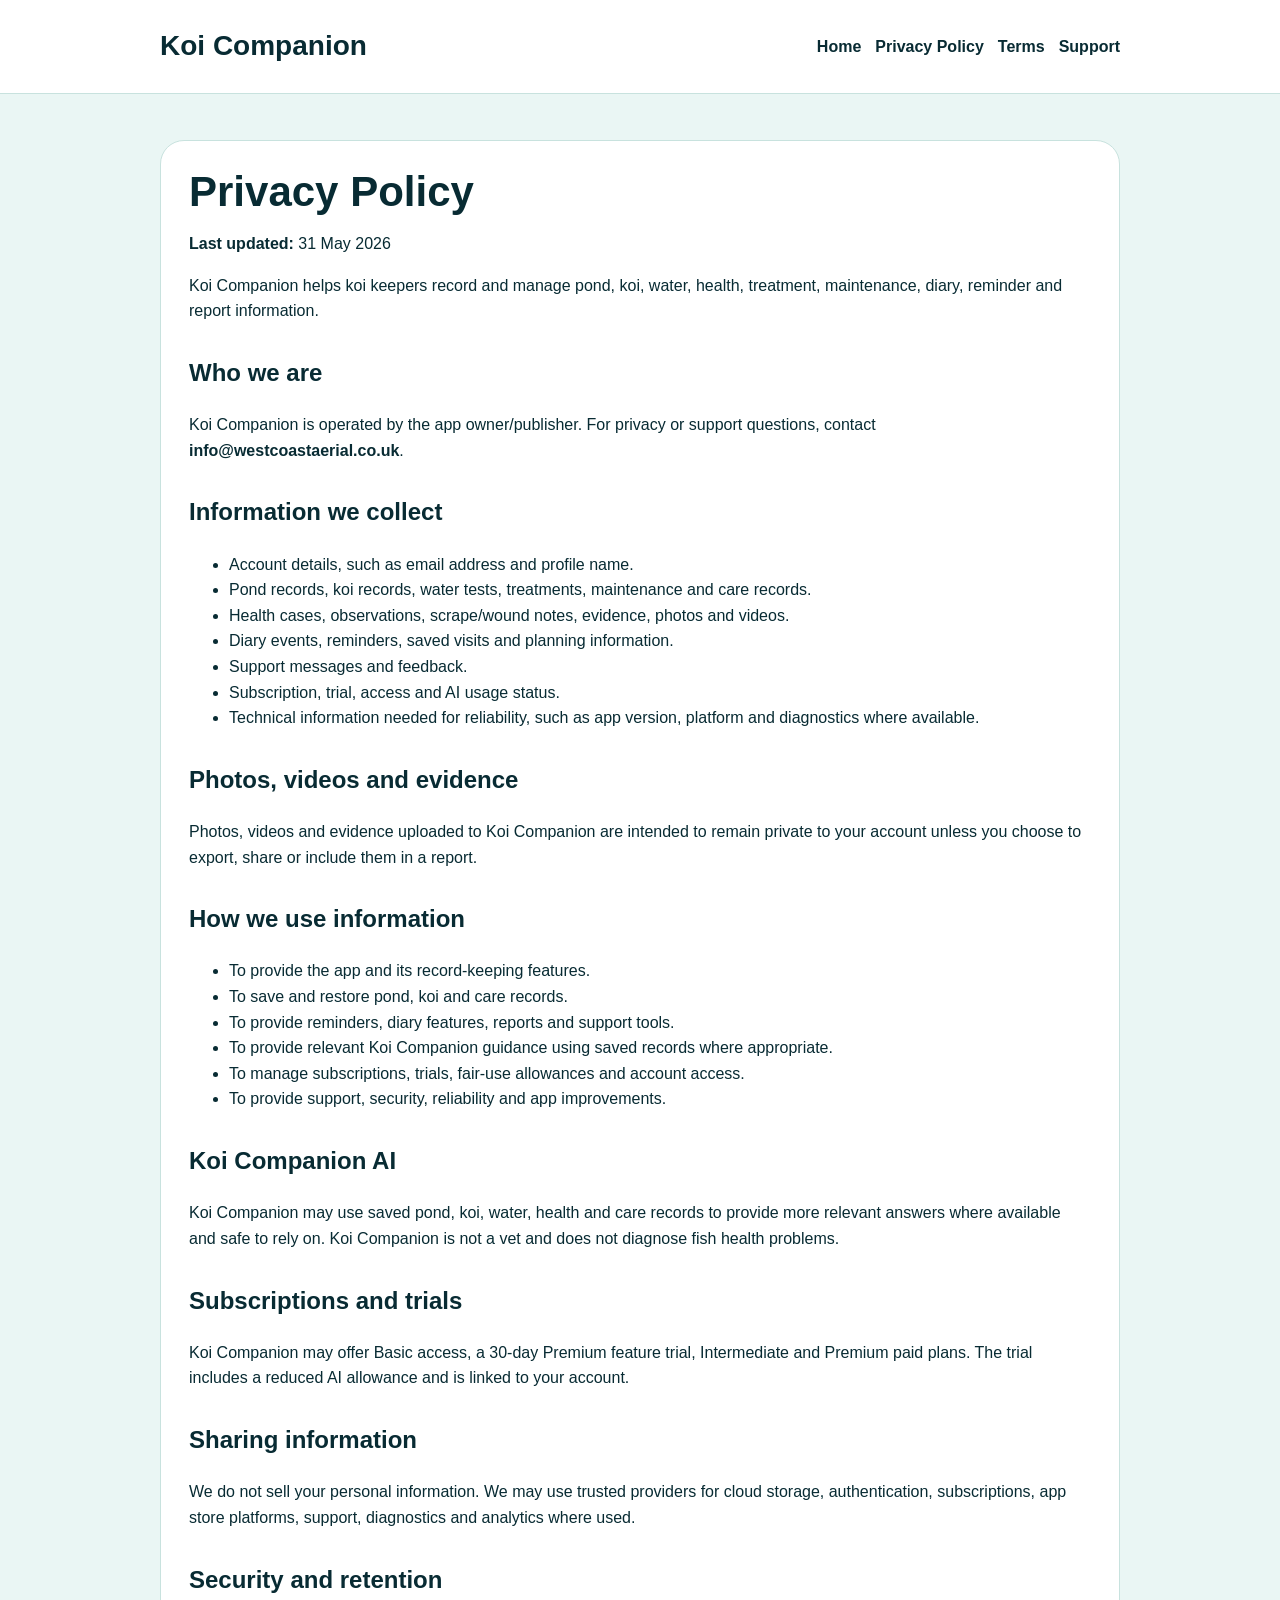
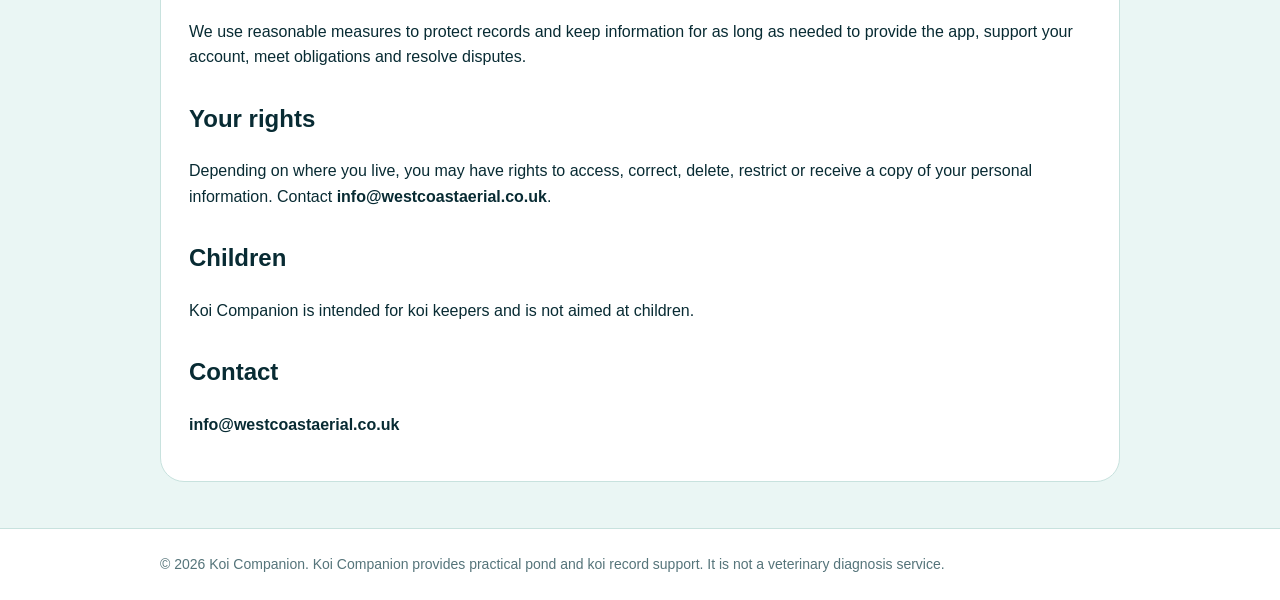
==== privacy-policy/index.html @ a5ff9ffb "Update index.html" ====
<!doctype html><html lang="en-GB"><head><meta charset="utf-8"><meta name="viewport" content="width=device-width,initial-scale=1"><title>Privacy Policy | Koi Companion</title><meta name="description" content="Koi Companion legal, privacy and support information."><link rel="stylesheet" href="/assets/styles.css"></head><body><header><div class="wrap nav"><div class="brand">Koi Companion</div><nav><a href="/">Home</a><a href="/privacy-policy/">Privacy Policy</a><a href="/terms/">Terms</a><a href="/support/">Support</a></nav></div></header><main><div class="wrap"><section class="card"><h1>Privacy Policy</h1><p><strong>Last updated:</strong> 31 May 2026</p><p>Koi Companion helps koi keepers record and manage pond, koi, water, health, treatment, maintenance, diary, reminder and report information.</p><h2>Who we are</h2><p>Koi Companion is operated by the app owner/publisher. For privacy or support questions, contact <strong>info@westcoastaerial.co.uk</strong>.</p><h2>Information we collect</h2><ul><li>Account details, such as email address and profile name.</li><li>Pond records, koi records, water tests, treatments, maintenance and care records.</li><li>Health cases, observations, scrape/wound notes, evidence, photos and videos.</li><li>Diary events, reminders, saved visits and planning information.</li><li>Support messages and feedback.</li><li>Subscription, trial, access and AI usage status.</li><li>Technical information needed for reliability, such as app version, platform and diagnostics where available.</li></ul><h2>Photos, videos and evidence</h2><p>Photos, videos and evidence uploaded to Koi Companion are intended to remain private to your account unless you choose to export, share or include them in a report.</p><h2>How we use information</h2><ul><li>To provide the app and its record-keeping features.</li><li>To save and restore pond, koi and care records.</li><li>To provide reminders, diary features, reports and support tools.</li><li>To provide relevant Koi Companion guidance using saved records where appropriate.</li><li>To manage subscriptions, trials, fair-use allowances and account access.</li><li>To provide support, security, reliability and app improvements.</li></ul><h2>Koi Companion AI</h2><p>Koi Companion may use saved pond, koi, water, health and care records to provide more relevant answers where available and safe to rely on. Koi Companion is not a vet and does not diagnose fish health problems.</p><h2>Subscriptions and trials</h2><p>Koi Companion may offer Basic access, a 30-day Premium feature trial, Intermediate and Premium paid plans. The trial includes a reduced AI allowance and is linked to your account.</p><h2>Sharing information</h2><p>We do not sell your personal information. We may use trusted providers for cloud storage, authentication, subscriptions, app store platforms, support, diagnostics and analytics where used.</p><h2>Security and retention</h2><p>We use reasonable measures to protect records and keep information for as long as needed to provide the app, support your account, meet obligations and resolve disputes.</p><h2>Your rights</h2><p>Depending on where you live, you may have rights to access, correct, delete, restrict or receive a copy of your personal information. Contact <strong>info@westcoastaerial.co.uk</strong>.</p><h2>Children</h2><p>Koi Companion is intended for koi keepers and is not aimed at children.</p><h2>Contact</h2><p><strong>info@westcoastaerial.co.uk</strong></p></section></div></main><footer><div class="wrap">© 2026 Koi Companion. Koi Companion provides practical pond and koi record support. It is not a veterinary diagnosis service.</div></footer></body></html>
---- assets/styles.css ----
body{margin:0;font-family:-apple-system,BlinkMacSystemFont,'Segoe UI',Arial,sans-serif;background:#eaf6f4;color:#082b33;line-height:1.6}header,footer{background:#fff;border-bottom:1px solid #c8e2de}.wrap{max-width:960px;margin:auto;padding:24px 18px}.brand{font-size:28px;font-weight:900}.nav{display:flex;justify-content:space-between;gap:16px;align-items:center}.nav a{margin-left:14px;color:#082b33;text-decoration:none;font-weight:700}.card{background:#fff;border:1px solid #c8e2de;border-radius:24px;padding:28px;margin:22px 0}h1{font-size:42px;line-height:1.1;margin:0 0 16px}h2{margin-top:30px}.muted{color:#55747a}.button{display:inline-block;margin:8px 8px 0 0;padding:12px 16px;border-radius:999px;background:#0e8f87;color:#fff;text-decoration:none;font-weight:800}.button.secondary{background:#fff;color:#082b33;border:1px solid #c8e2de}footer{border-top:1px solid #c8e2de;border-bottom:0;color:#55747a;font-size:14px}@media(max-width:700px){.nav{display:block}.nav a{display:inline-block;margin:8px 10px 0 0}h1{font-size:34px}}
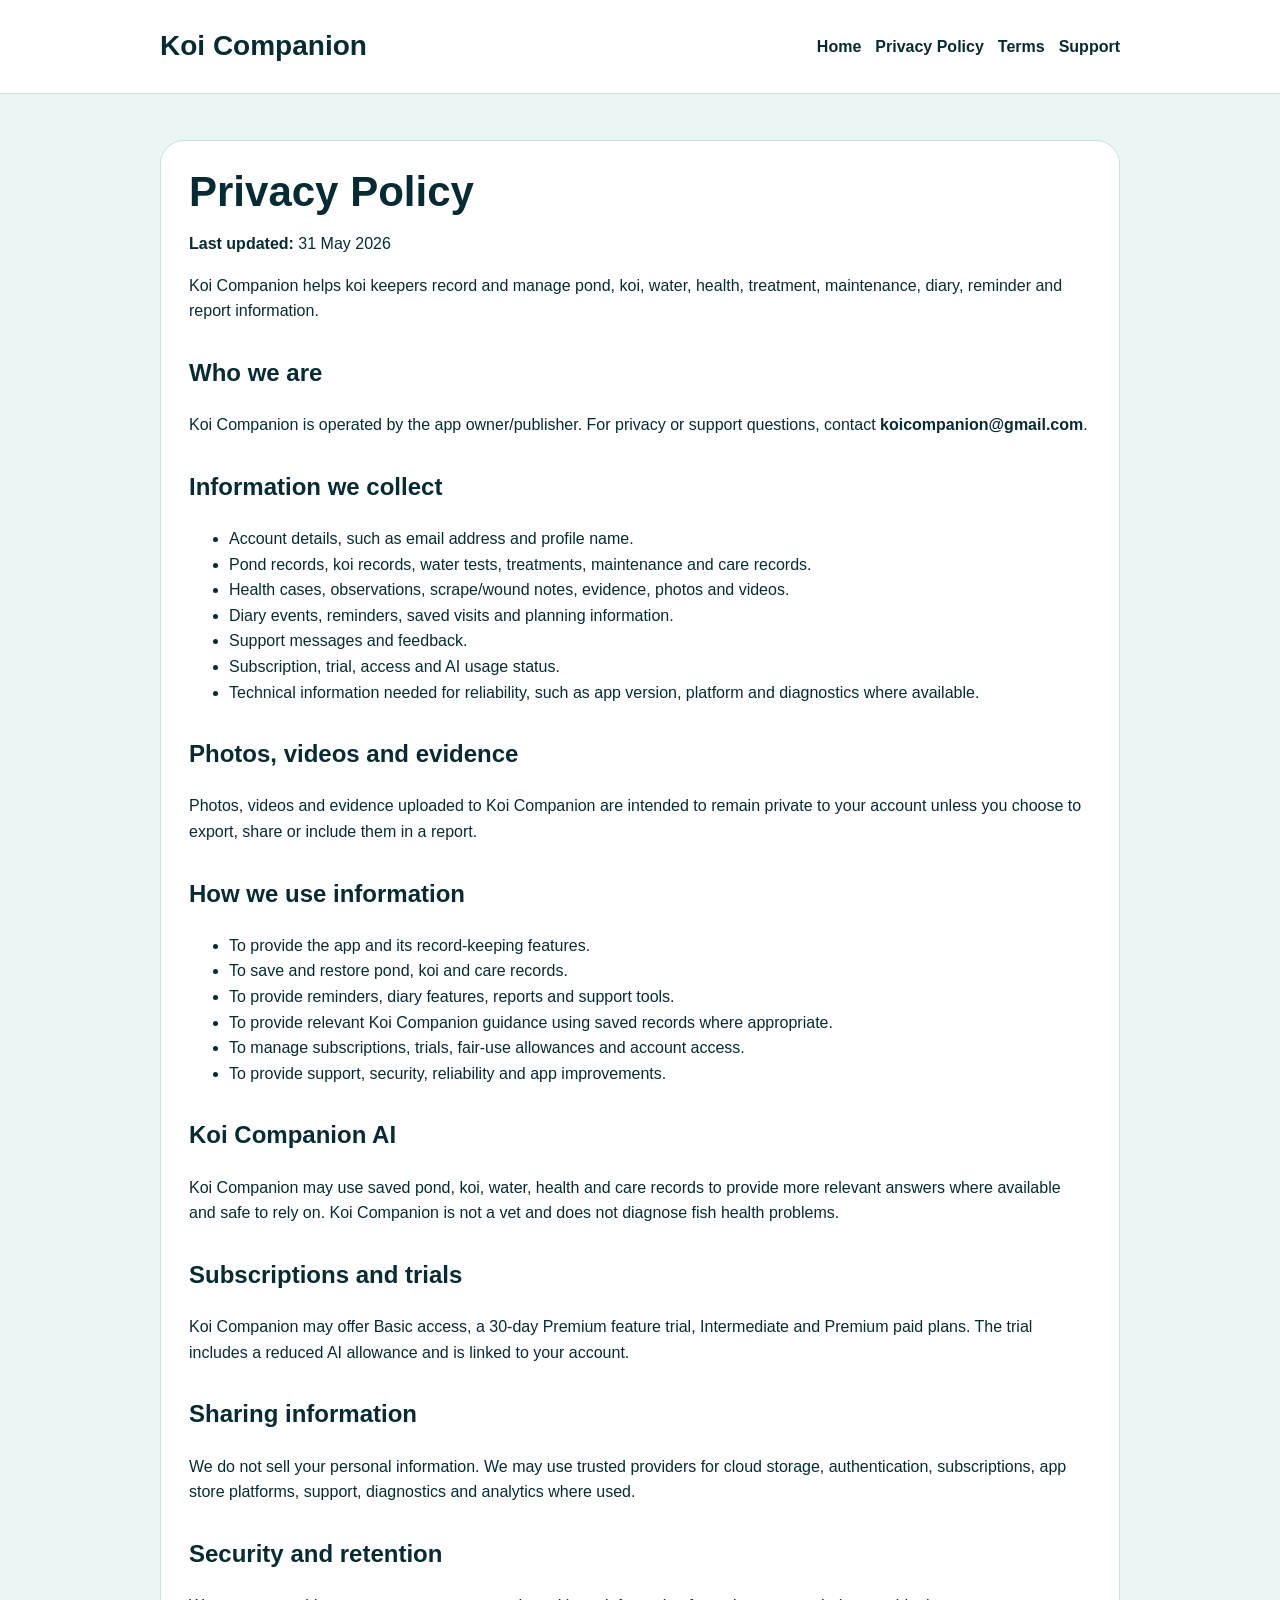
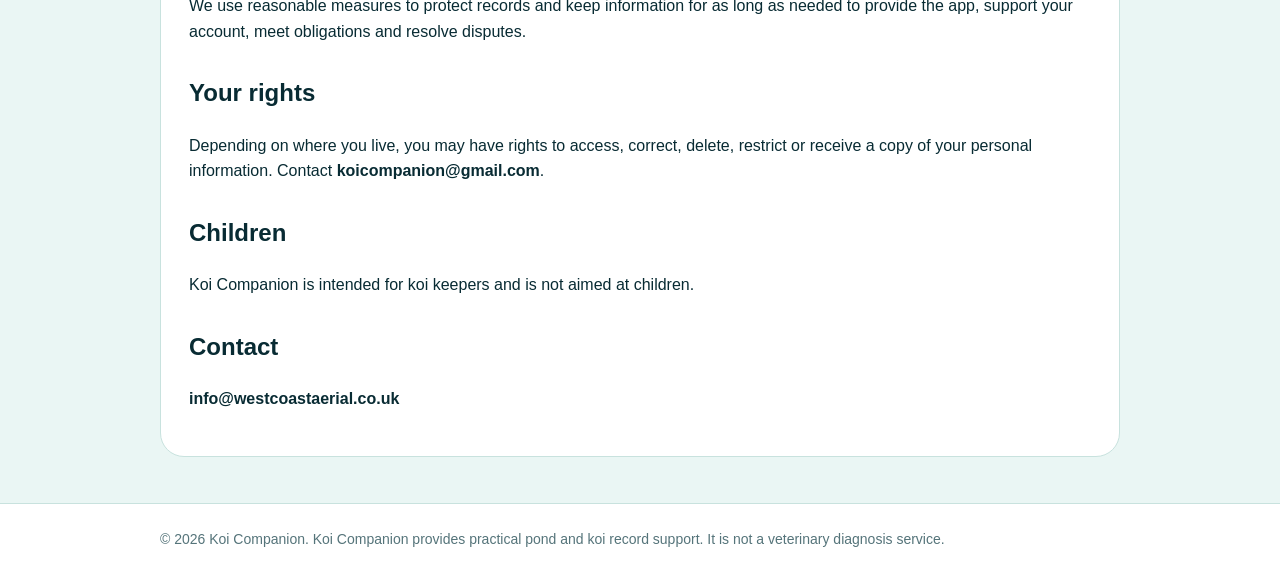
==== commit f81b7acb: "Change contact email in privacy policy Updated contact email in privacy policy." ====
--- a/privacy-policy/index.html
+++ b/privacy-policy/index.html
@@ -1 +1 @@
-<!doctype html><html lang="en-GB"><head><meta charset="utf-8"><meta name="viewport" content="width=device-width,initial-scale=1"><title>Privacy Policy | Koi Companion</title><meta name="description" content="Koi Companion legal, privacy and support information."><link rel="stylesheet" href="/assets/styles.css"></head><body><header><div class="wrap nav"><div class="brand">Koi Companion</div><nav><a href="/">Home</a><a href="/privacy-policy/">Privacy Policy</a><a href="/terms/">Terms</a><a href="/support/">Support</a></nav></div></header><main><div class="wrap"><section class="card"><h1>Privacy Policy</h1><p><strong>Last updated:</strong> 31 May 2026</p><p>Koi Companion helps koi keepers record and manage pond, koi, water, health, treatment, maintenance, diary, reminder and report information.</p><h2>Who we are</h2><p>Koi Companion is operated by the app owner/publisher. For privacy or support questions, contact <strong>info@westcoastaerial.co.uk</strong>.</p><h2>Information we collect</h2><ul><li>Account details, such as email address and profile name.</li><li>Pond records, koi records, water tests, treatments, maintenance and care records.</li><li>Health cases, observations, scrape/wound notes, evidence, photos and videos.</li><li>Diary events, reminders, saved visits and planning information.</li><li>Support messages and feedback.</li><li>Subscription, trial, access and AI usage status.</li><li>Technical information needed for reliability, such as app version, platform and diagnostics where available.</li></ul><h2>Photos, videos and evidence</h2><p>Photos, videos and evidence uploaded to Koi Companion are intended to remain private to your account unless you choose to export, share or include them in a report.</p><h2>How we use information</h2><ul><li>To provide the app and its record-keeping features.</li><li>To save and restore pond, koi and care records.</li><li>To provide reminders, diary features, reports and support tools.</li><li>To provide relevant Koi Companion guidance using saved records where appropriate.</li><li>To manage subscriptions, trials, fair-use allowances and account access.</li><li>To provide support, security, reliability and app improvements.</li></ul><h2>Koi Companion AI</h2><p>Koi Companion may use saved pond, koi, water, health and care records to provide more relevant answers where available and safe to rely on. Koi Companion is not a vet and does not diagnose fish health problems.</p><h2>Subscriptions and trials</h2><p>Koi Companion may offer Basic access, a 30-day Premium feature trial, Intermediate and Premium paid plans. The trial includes a reduced AI allowance and is linked to your account.</p><h2>Sharing information</h2><p>We do not sell your personal information. We may use trusted providers for cloud storage, authentication, subscriptions, app store platforms, support, diagnostics and analytics where used.</p><h2>Security and retention</h2><p>We use reasonable measures to protect records and keep information for as long as needed to provide the app, support your account, meet obligations and resolve disputes.</p><h2>Your rights</h2><p>Depending on where you live, you may have rights to access, correct, delete, restrict or receive a copy of your personal information. Contact <strong>info@westcoastaerial.co.uk</strong>.</p><h2>Children</h2><p>Koi Companion is intended for koi keepers and is not aimed at children.</p><h2>Contact</h2><p><strong>info@westcoastaerial.co.uk</strong></p></section></div></main><footer><div class="wrap">© 2026 Koi Companion. Koi Companion provides practical pond and koi record support. It is not a veterinary diagnosis service.</div></footer></body></html>
+<!doctype html><html lang="en-GB"><head><meta charset="utf-8"><meta name="viewport" content="width=device-width,initial-scale=1"><title>Privacy Policy | Koi Companion</title><meta name="description" content="Koi Companion legal, privacy and support information."><link rel="stylesheet" href="/assets/styles.css"></head><body><header><div class="wrap nav"><div class="brand">Koi Companion</div><nav><a href="/">Home</a><a href="/privacy-policy/">Privacy Policy</a><a href="/terms/">Terms</a><a href="/support/">Support</a></nav></div></header><main><div class="wrap"><section class="card"><h1>Privacy Policy</h1><p><strong>Last updated:</strong> 31 May 2026</p><p>Koi Companion helps koi keepers record and manage pond, koi, water, health, treatment, maintenance, diary, reminder and report information.</p><h2>Who we are</h2><p>Koi Companion is operated by the app owner/publisher. For privacy or support questions, contact <strong>koicompanion@gmail.com</strong>.</p><h2>Information we collect</h2><ul><li>Account details, such as email address and profile name.</li><li>Pond records, koi records, water tests, treatments, maintenance and care records.</li><li>Health cases, observations, scrape/wound notes, evidence, photos and videos.</li><li>Diary events, reminders, saved visits and planning information.</li><li>Support messages and feedback.</li><li>Subscription, trial, access and AI usage status.</li><li>Technical information needed for reliability, such as app version, platform and diagnostics where available.</li></ul><h2>Photos, videos and evidence</h2><p>Photos, videos and evidence uploaded to Koi Companion are intended to remain private to your account unless you choose to export, share or include them in a report.</p><h2>How we use information</h2><ul><li>To provide the app and its record-keeping features.</li><li>To save and restore pond, koi and care records.</li><li>To provide reminders, diary features, reports and support tools.</li><li>To provide relevant Koi Companion guidance using saved records where appropriate.</li><li>To manage subscriptions, trials, fair-use allowances and account access.</li><li>To provide support, security, reliability and app improvements.</li></ul><h2>Koi Companion AI</h2><p>Koi Companion may use saved pond, koi, water, health and care records to provide more relevant answers where available and safe to rely on. Koi Companion is not a vet and does not diagnose fish health problems.</p><h2>Subscriptions and trials</h2><p>Koi Companion may offer Basic access, a 30-day Premium feature trial, Intermediate and Premium paid plans. The trial includes a reduced AI allowance and is linked to your account.</p><h2>Sharing information</h2><p>We do not sell your personal information. We may use trusted providers for cloud storage, authentication, subscriptions, app store platforms, support, diagnostics and analytics where used.</p><h2>Security and retention</h2><p>We use reasonable measures to protect records and keep information for as long as needed to provide the app, support your account, meet obligations and resolve disputes.</p><h2>Your rights</h2><p>Depending on where you live, you may have rights to access, correct, delete, restrict or receive a copy of your personal information. Contact <strong>koicompanion@gmail.com</strong>.</p><h2>Children</h2><p>Koi Companion is intended for koi keepers and is not aimed at children.</p><h2>Contact</h2><p><strong>info@westcoastaerial.co.uk</strong></p></section></div></main><footer><div class="wrap">© 2026 Koi Companion. Koi Companion provides practical pond and koi record support. It is not a veterinary diagnosis service.</div></footer></body></html>
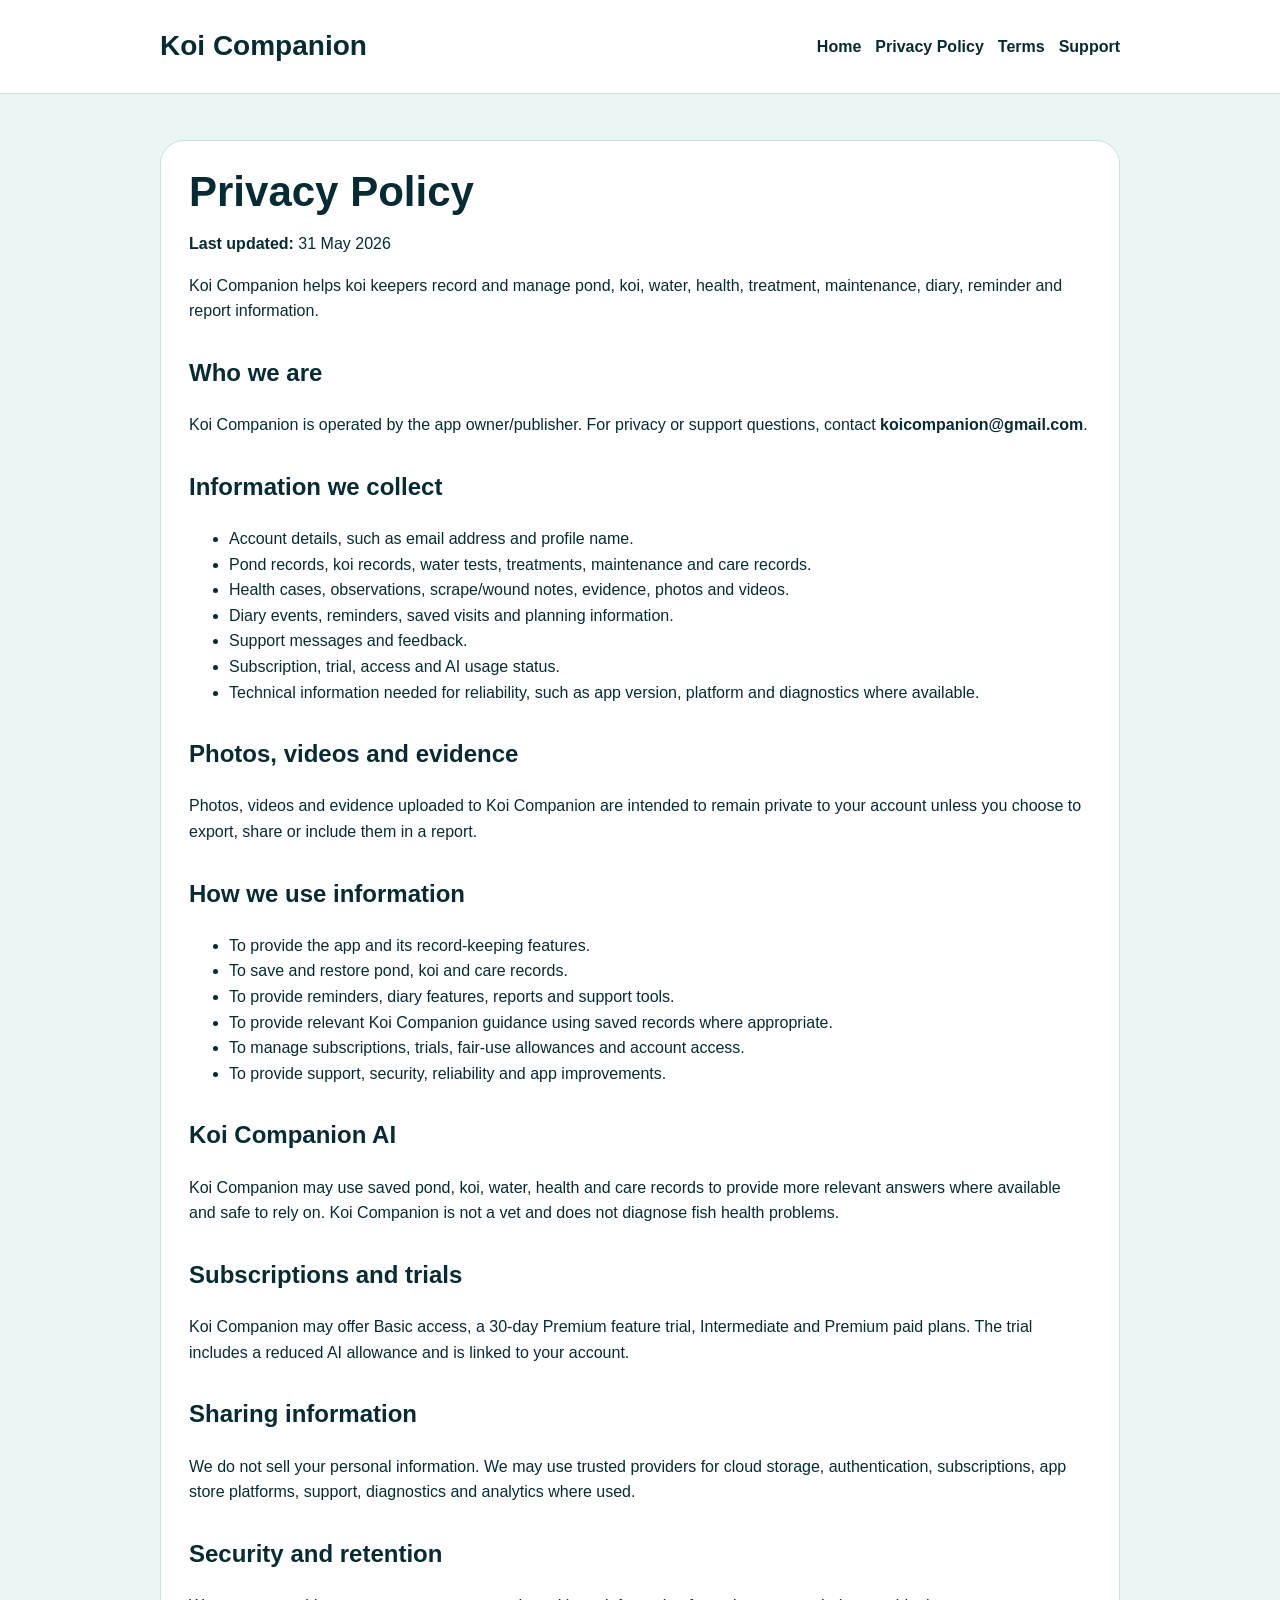
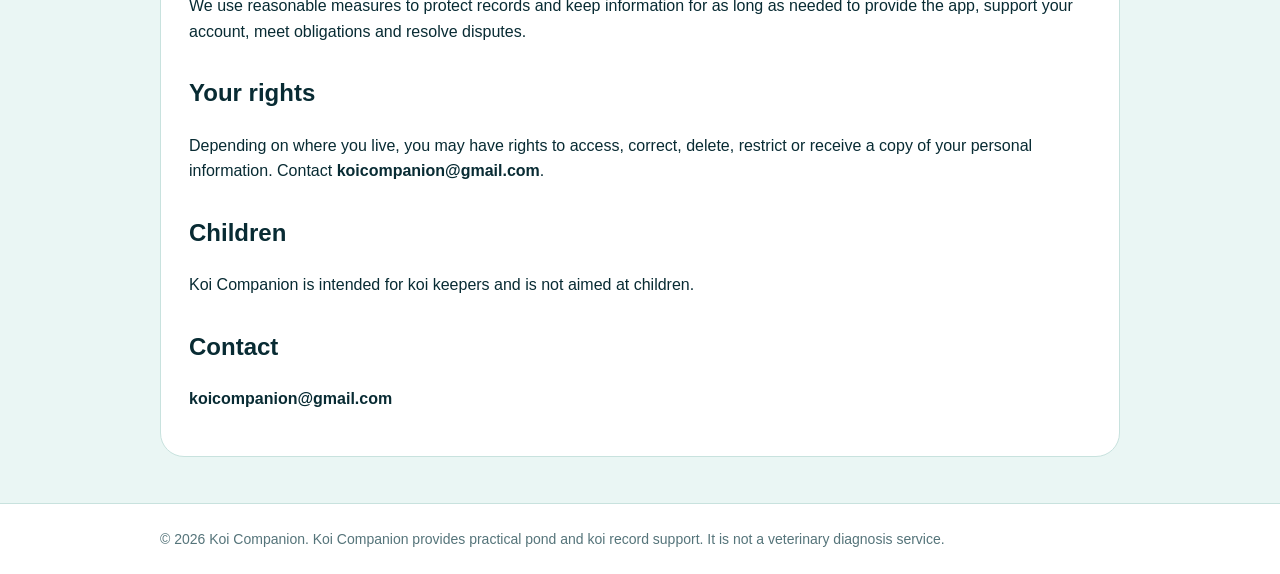
==== commit 3357dda0: "Standardise Koi Companion contact email" ====
--- a/privacy-policy/index.html
+++ b/privacy-policy/index.html
@@ -1 +1 @@
-<!doctype html><html lang="en-GB"><head><meta charset="utf-8"><meta name="viewport" content="width=device-width,initial-scale=1"><title>Privacy Policy | Koi Companion</title><meta name="description" content="Koi Companion legal, privacy and support information."><link rel="stylesheet" href="/assets/styles.css"></head><body><header><div class="wrap nav"><div class="brand">Koi Companion</div><nav><a href="/">Home</a><a href="/privacy-policy/">Privacy Policy</a><a href="/terms/">Terms</a><a href="/support/">Support</a></nav></div></header><main><div class="wrap"><section class="card"><h1>Privacy Policy</h1><p><strong>Last updated:</strong> 31 May 2026</p><p>Koi Companion helps koi keepers record and manage pond, koi, water, health, treatment, maintenance, diary, reminder and report information.</p><h2>Who we are</h2><p>Koi Companion is operated by the app owner/publisher. For privacy or support questions, contact <strong>koicompanion@gmail.com</strong>.</p><h2>Information we collect</h2><ul><li>Account details, such as email address and profile name.</li><li>Pond records, koi records, water tests, treatments, maintenance and care records.</li><li>Health cases, observations, scrape/wound notes, evidence, photos and videos.</li><li>Diary events, reminders, saved visits and planning information.</li><li>Support messages and feedback.</li><li>Subscription, trial, access and AI usage status.</li><li>Technical information needed for reliability, such as app version, platform and diagnostics where available.</li></ul><h2>Photos, videos and evidence</h2><p>Photos, videos and evidence uploaded to Koi Companion are intended to remain private to your account unless you choose to export, share or include them in a report.</p><h2>How we use information</h2><ul><li>To provide the app and its record-keeping features.</li><li>To save and restore pond, koi and care records.</li><li>To provide reminders, diary features, reports and support tools.</li><li>To provide relevant Koi Companion guidance using saved records where appropriate.</li><li>To manage subscriptions, trials, fair-use allowances and account access.</li><li>To provide support, security, reliability and app improvements.</li></ul><h2>Koi Companion AI</h2><p>Koi Companion may use saved pond, koi, water, health and care records to provide more relevant answers where available and safe to rely on. Koi Companion is not a vet and does not diagnose fish health problems.</p><h2>Subscriptions and trials</h2><p>Koi Companion may offer Basic access, a 30-day Premium feature trial, Intermediate and Premium paid plans. The trial includes a reduced AI allowance and is linked to your account.</p><h2>Sharing information</h2><p>We do not sell your personal information. We may use trusted providers for cloud storage, authentication, subscriptions, app store platforms, support, diagnostics and analytics where used.</p><h2>Security and retention</h2><p>We use reasonable measures to protect records and keep information for as long as needed to provide the app, support your account, meet obligations and resolve disputes.</p><h2>Your rights</h2><p>Depending on where you live, you may have rights to access, correct, delete, restrict or receive a copy of your personal information. Contact <strong>koicompanion@gmail.com</strong>.</p><h2>Children</h2><p>Koi Companion is intended for koi keepers and is not aimed at children.</p><h2>Contact</h2><p><strong>info@westcoastaerial.co.uk</strong></p></section></div></main><footer><div class="wrap">© 2026 Koi Companion. Koi Companion provides practical pond and koi record support. It is not a veterinary diagnosis service.</div></footer></body></html>
+<!doctype html><html lang="en-GB"><head><meta charset="utf-8"><meta name="viewport" content="width=device-width,initial-scale=1"><title>Privacy Policy | Koi Companion</title><meta name="description" content="Koi Companion legal, privacy and support information."><link rel="stylesheet" href="/assets/styles.css"></head><body><header><div class="wrap nav"><div class="brand">Koi Companion</div><nav><a href="/">Home</a><a href="/privacy-policy/">Privacy Policy</a><a href="/terms/">Terms</a><a href="/support/">Support</a></nav></div></header><main><div class="wrap"><section class="card"><h1>Privacy Policy</h1><p><strong>Last updated:</strong> 31 May 2026</p><p>Koi Companion helps koi keepers record and manage pond, koi, water, health, treatment, maintenance, diary, reminder and report information.</p><h2>Who we are</h2><p>Koi Companion is operated by the app owner/publisher. For privacy or support questions, contact <strong>koicompanion@gmail.com</strong>.</p><h2>Information we collect</h2><ul><li>Account details, such as email address and profile name.</li><li>Pond records, koi records, water tests, treatments, maintenance and care records.</li><li>Health cases, observations, scrape/wound notes, evidence, photos and videos.</li><li>Diary events, reminders, saved visits and planning information.</li><li>Support messages and feedback.</li><li>Subscription, trial, access and AI usage status.</li><li>Technical information needed for reliability, such as app version, platform and diagnostics where available.</li></ul><h2>Photos, videos and evidence</h2><p>Photos, videos and evidence uploaded to Koi Companion are intended to remain private to your account unless you choose to export, share or include them in a report.</p><h2>How we use information</h2><ul><li>To provide the app and its record-keeping features.</li><li>To save and restore pond, koi and care records.</li><li>To provide reminders, diary features, reports and support tools.</li><li>To provide relevant Koi Companion guidance using saved records where appropriate.</li><li>To manage subscriptions, trials, fair-use allowances and account access.</li><li>To provide support, security, reliability and app improvements.</li></ul><h2>Koi Companion AI</h2><p>Koi Companion may use saved pond, koi, water, health and care records to provide more relevant answers where available and safe to rely on. Koi Companion is not a vet and does not diagnose fish health problems.</p><h2>Subscriptions and trials</h2><p>Koi Companion may offer Basic access, a 30-day Premium feature trial, Intermediate and Premium paid plans. The trial includes a reduced AI allowance and is linked to your account.</p><h2>Sharing information</h2><p>We do not sell your personal information. We may use trusted providers for cloud storage, authentication, subscriptions, app store platforms, support, diagnostics and analytics where used.</p><h2>Security and retention</h2><p>We use reasonable measures to protect records and keep information for as long as needed to provide the app, support your account, meet obligations and resolve disputes.</p><h2>Your rights</h2><p>Depending on where you live, you may have rights to access, correct, delete, restrict or receive a copy of your personal information. Contact <strong>koicompanion@gmail.com</strong>.</p><h2>Children</h2><p>Koi Companion is intended for koi keepers and is not aimed at children.</p><h2>Contact</h2><p><strong>koicompanion@gmail.com</strong></p></section></div></main><footer><div class="wrap">© 2026 Koi Companion. Koi Companion provides practical pond and koi record support. It is not a veterinary diagnosis service.</div></footer></body></html>
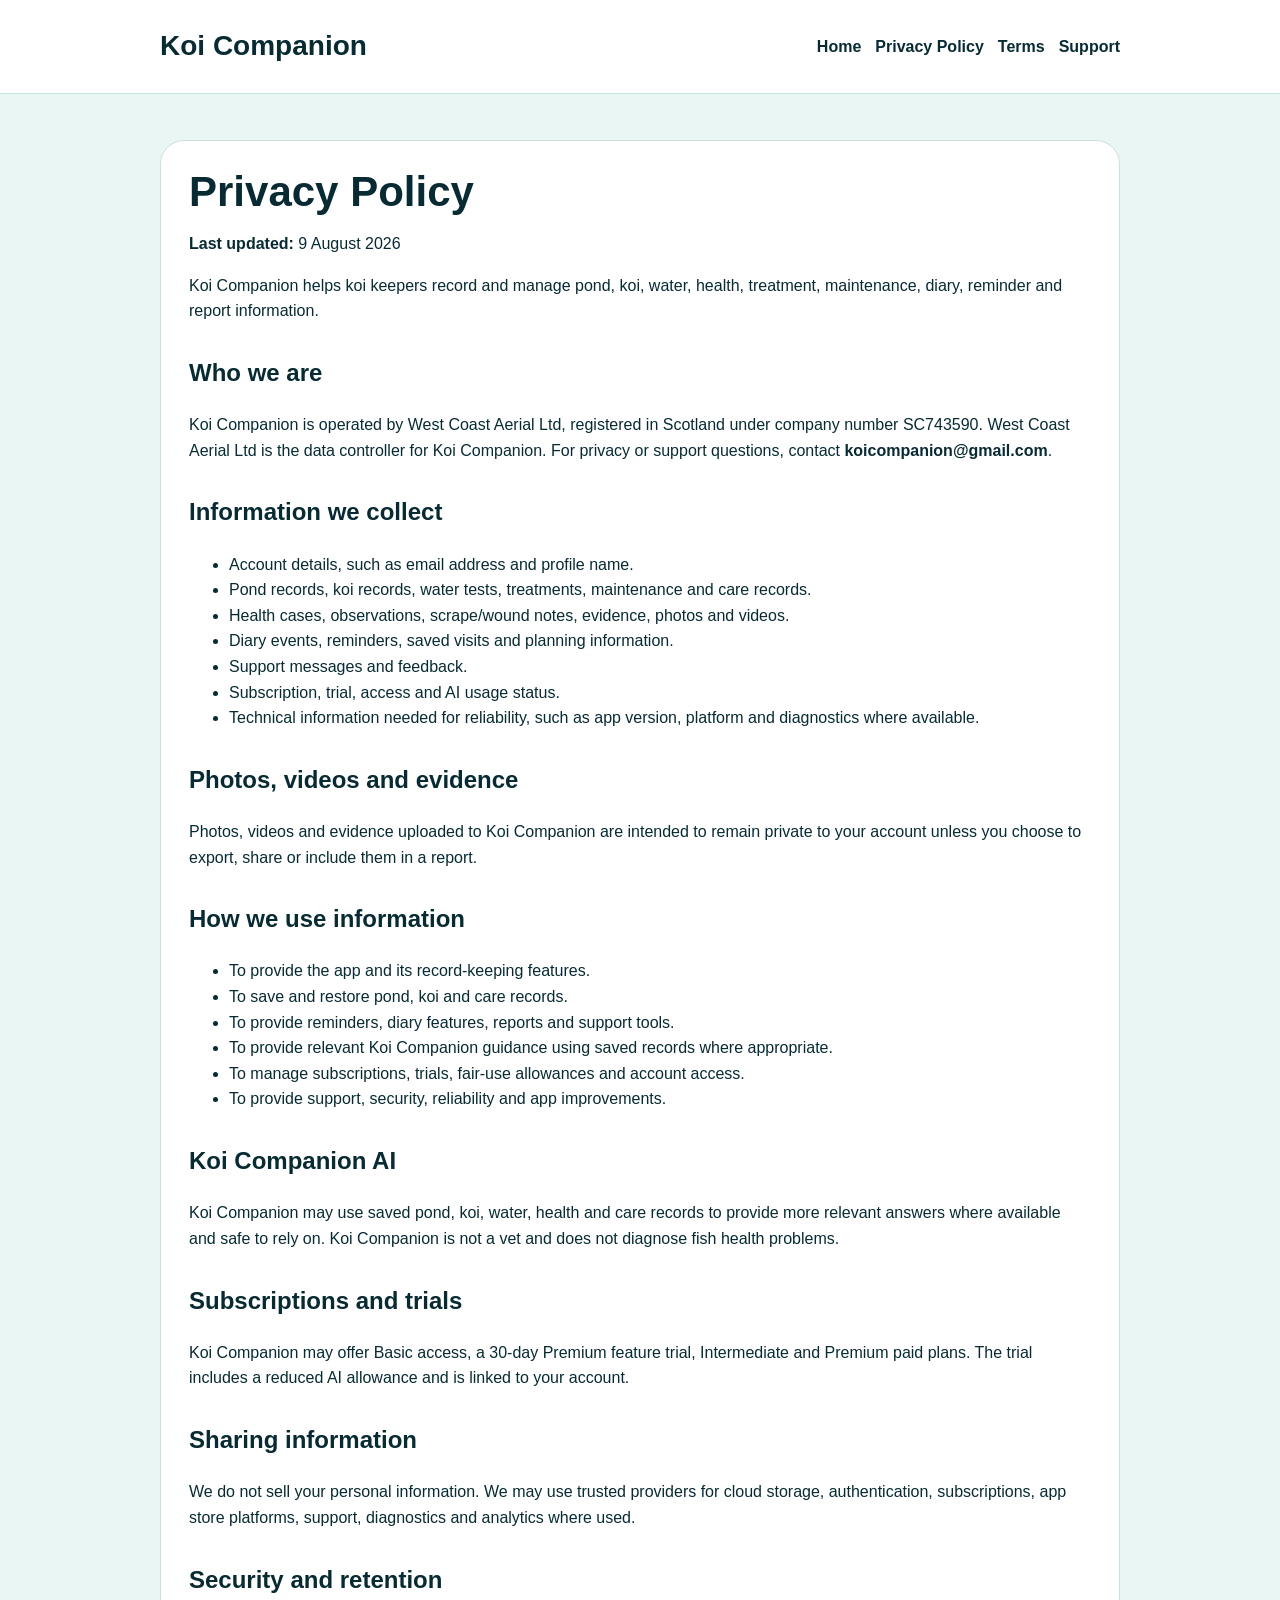
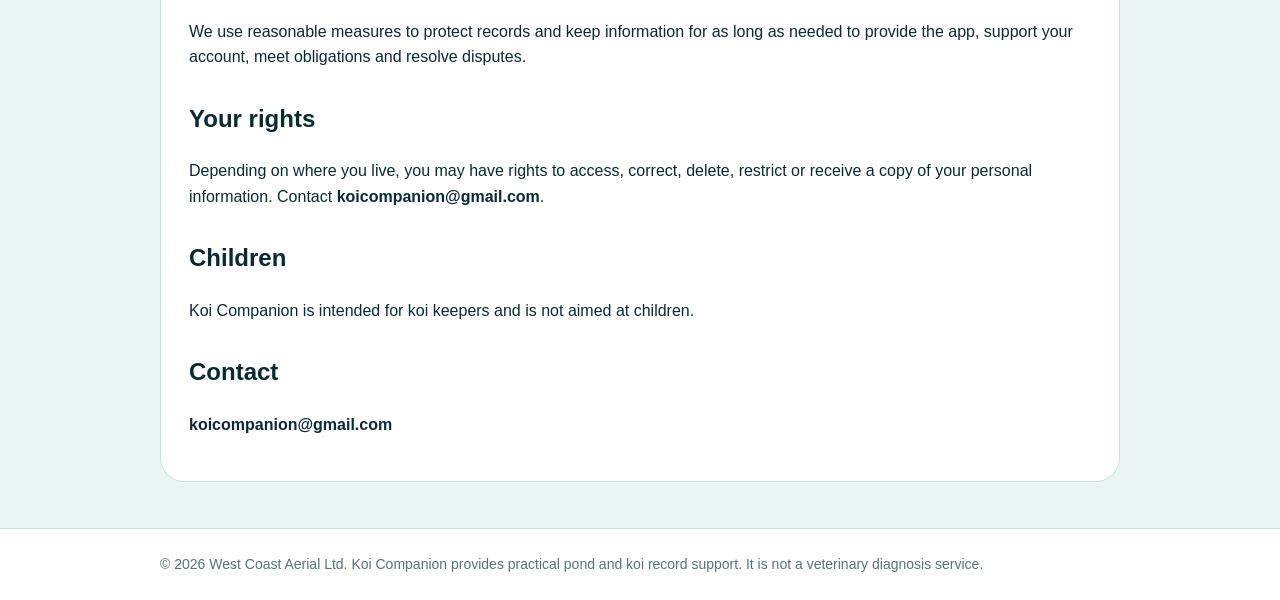
==== commit 2efe1f3e: "Name West Coast Aerial Ltd in privacy policy" ====
--- a/privacy-policy/index.html
+++ b/privacy-policy/index.html
@@ -1 +1 @@
-<!doctype html><html lang="en-GB"><head><meta charset="utf-8"><meta name="viewport" content="width=device-width,initial-scale=1"><title>Privacy Policy | Koi Companion</title><meta name="description" content="Koi Companion legal, privacy and support information."><link rel="stylesheet" href="/assets/styles.css"></head><body><header><div class="wrap nav"><div class="brand">Koi Companion</div><nav><a href="/">Home</a><a href="/privacy-policy/">Privacy Policy</a><a href="/terms/">Terms</a><a href="/support/">Support</a></nav></div></header><main><div class="wrap"><section class="card"><h1>Privacy Policy</h1><p><strong>Last updated:</strong> 31 May 2026</p><p>Koi Companion helps koi keepers record and manage pond, koi, water, health, treatment, maintenance, diary, reminder and report information.</p><h2>Who we are</h2><p>Koi Companion is operated by the app owner/publisher. For privacy or support questions, contact <strong>koicompanion@gmail.com</strong>.</p><h2>Information we collect</h2><ul><li>Account details, such as email address and profile name.</li><li>Pond records, koi records, water tests, treatments, maintenance and care records.</li><li>Health cases, observations, scrape/wound notes, evidence, photos and videos.</li><li>Diary events, reminders, saved visits and planning information.</li><li>Support messages and feedback.</li><li>Subscription, trial, access and AI usage status.</li><li>Technical information needed for reliability, such as app version, platform and diagnostics where available.</li></ul><h2>Photos, videos and evidence</h2><p>Photos, videos and evidence uploaded to Koi Companion are intended to remain private to your account unless you choose to export, share or include them in a report.</p><h2>How we use information</h2><ul><li>To provide the app and its record-keeping features.</li><li>To save and restore pond, koi and care records.</li><li>To provide reminders, diary features, reports and support tools.</li><li>To provide relevant Koi Companion guidance using saved records where appropriate.</li><li>To manage subscriptions, trials, fair-use allowances and account access.</li><li>To provide support, security, reliability and app improvements.</li></ul><h2>Koi Companion AI</h2><p>Koi Companion may use saved pond, koi, water, health and care records to provide more relevant answers where available and safe to rely on. Koi Companion is not a vet and does not diagnose fish health problems.</p><h2>Subscriptions and trials</h2><p>Koi Companion may offer Basic access, a 30-day Premium feature trial, Intermediate and Premium paid plans. The trial includes a reduced AI allowance and is linked to your account.</p><h2>Sharing information</h2><p>We do not sell your personal information. We may use trusted providers for cloud storage, authentication, subscriptions, app store platforms, support, diagnostics and analytics where used.</p><h2>Security and retention</h2><p>We use reasonable measures to protect records and keep information for as long as needed to provide the app, support your account, meet obligations and resolve disputes.</p><h2>Your rights</h2><p>Depending on where you live, you may have rights to access, correct, delete, restrict or receive a copy of your personal information. Contact <strong>koicompanion@gmail.com</strong>.</p><h2>Children</h2><p>Koi Companion is intended for koi keepers and is not aimed at children.</p><h2>Contact</h2><p><strong>koicompanion@gmail.com</strong></p></section></div></main><footer><div class="wrap">© 2026 Koi Companion. Koi Companion provides practical pond and koi record support. It is not a veterinary diagnosis service.</div></footer></body></html>
+<!doctype html><html lang="en-GB"><head><meta charset="utf-8"><meta name="viewport" content="width=device-width,initial-scale=1"><title>Privacy Policy | Koi Companion</title><meta name="description" content="Koi Companion legal, privacy and support information."><link rel="stylesheet" href="/assets/styles.css"></head><body><header><div class="wrap nav"><div class="brand">Koi Companion</div><nav><a href="/">Home</a><a href="/privacy-policy/">Privacy Policy</a><a href="/terms/">Terms</a><a href="/support/">Support</a></nav></div></header><main><div class="wrap"><section class="card"><h1>Privacy Policy</h1><p><strong>Last updated:</strong> 9 August 2026</p><p>Koi Companion helps koi keepers record and manage pond, koi, water, health, treatment, maintenance, diary, reminder and report information.</p><h2>Who we are</h2><p>Koi Companion is operated by West Coast Aerial Ltd, registered in Scotland under company number SC743590. West Coast Aerial Ltd is the data controller for Koi Companion. For privacy or support questions, contact <strong>koicompanion@gmail.com</strong>.</p><h2>Information we collect</h2><ul><li>Account details, such as email address and profile name.</li><li>Pond records, koi records, water tests, treatments, maintenance and care records.</li><li>Health cases, observations, scrape/wound notes, evidence, photos and videos.</li><li>Diary events, reminders, saved visits and planning information.</li><li>Support messages and feedback.</li><li>Subscription, trial, access and AI usage status.</li><li>Technical information needed for reliability, such as app version, platform and diagnostics where available.</li></ul><h2>Photos, videos and evidence</h2><p>Photos, videos and evidence uploaded to Koi Companion are intended to remain private to your account unless you choose to export, share or include them in a report.</p><h2>How we use information</h2><ul><li>To provide the app and its record-keeping features.</li><li>To save and restore pond, koi and care records.</li><li>To provide reminders, diary features, reports and support tools.</li><li>To provide relevant Koi Companion guidance using saved records where appropriate.</li><li>To manage subscriptions, trials, fair-use allowances and account access.</li><li>To provide support, security, reliability and app improvements.</li></ul><h2>Koi Companion AI</h2><p>Koi Companion may use saved pond, koi, water, health and care records to provide more relevant answers where available and safe to rely on. Koi Companion is not a vet and does not diagnose fish health problems.</p><h2>Subscriptions and trials</h2><p>Koi Companion may offer Basic access, a 30-day Premium feature trial, Intermediate and Premium paid plans. The trial includes a reduced AI allowance and is linked to your account.</p><h2>Sharing information</h2><p>We do not sell your personal information. We may use trusted providers for cloud storage, authentication, subscriptions, app store platforms, support, diagnostics and analytics where used.</p><h2>Security and retention</h2><p>We use reasonable measures to protect records and keep information for as long as needed to provide the app, support your account, meet obligations and resolve disputes.</p><h2>Your rights</h2><p>Depending on where you live, you may have rights to access, correct, delete, restrict or receive a copy of your personal information. Contact <strong>koicompanion@gmail.com</strong>.</p><h2>Children</h2><p>Koi Companion is intended for koi keepers and is not aimed at children.</p><h2>Contact</h2><p><strong>koicompanion@gmail.com</strong></p></section></div></main><footer><div class="wrap">© 2026 West Coast Aerial Ltd. Koi Companion provides practical pond and koi record support. It is not a veterinary diagnosis service.</div></footer></body></html>
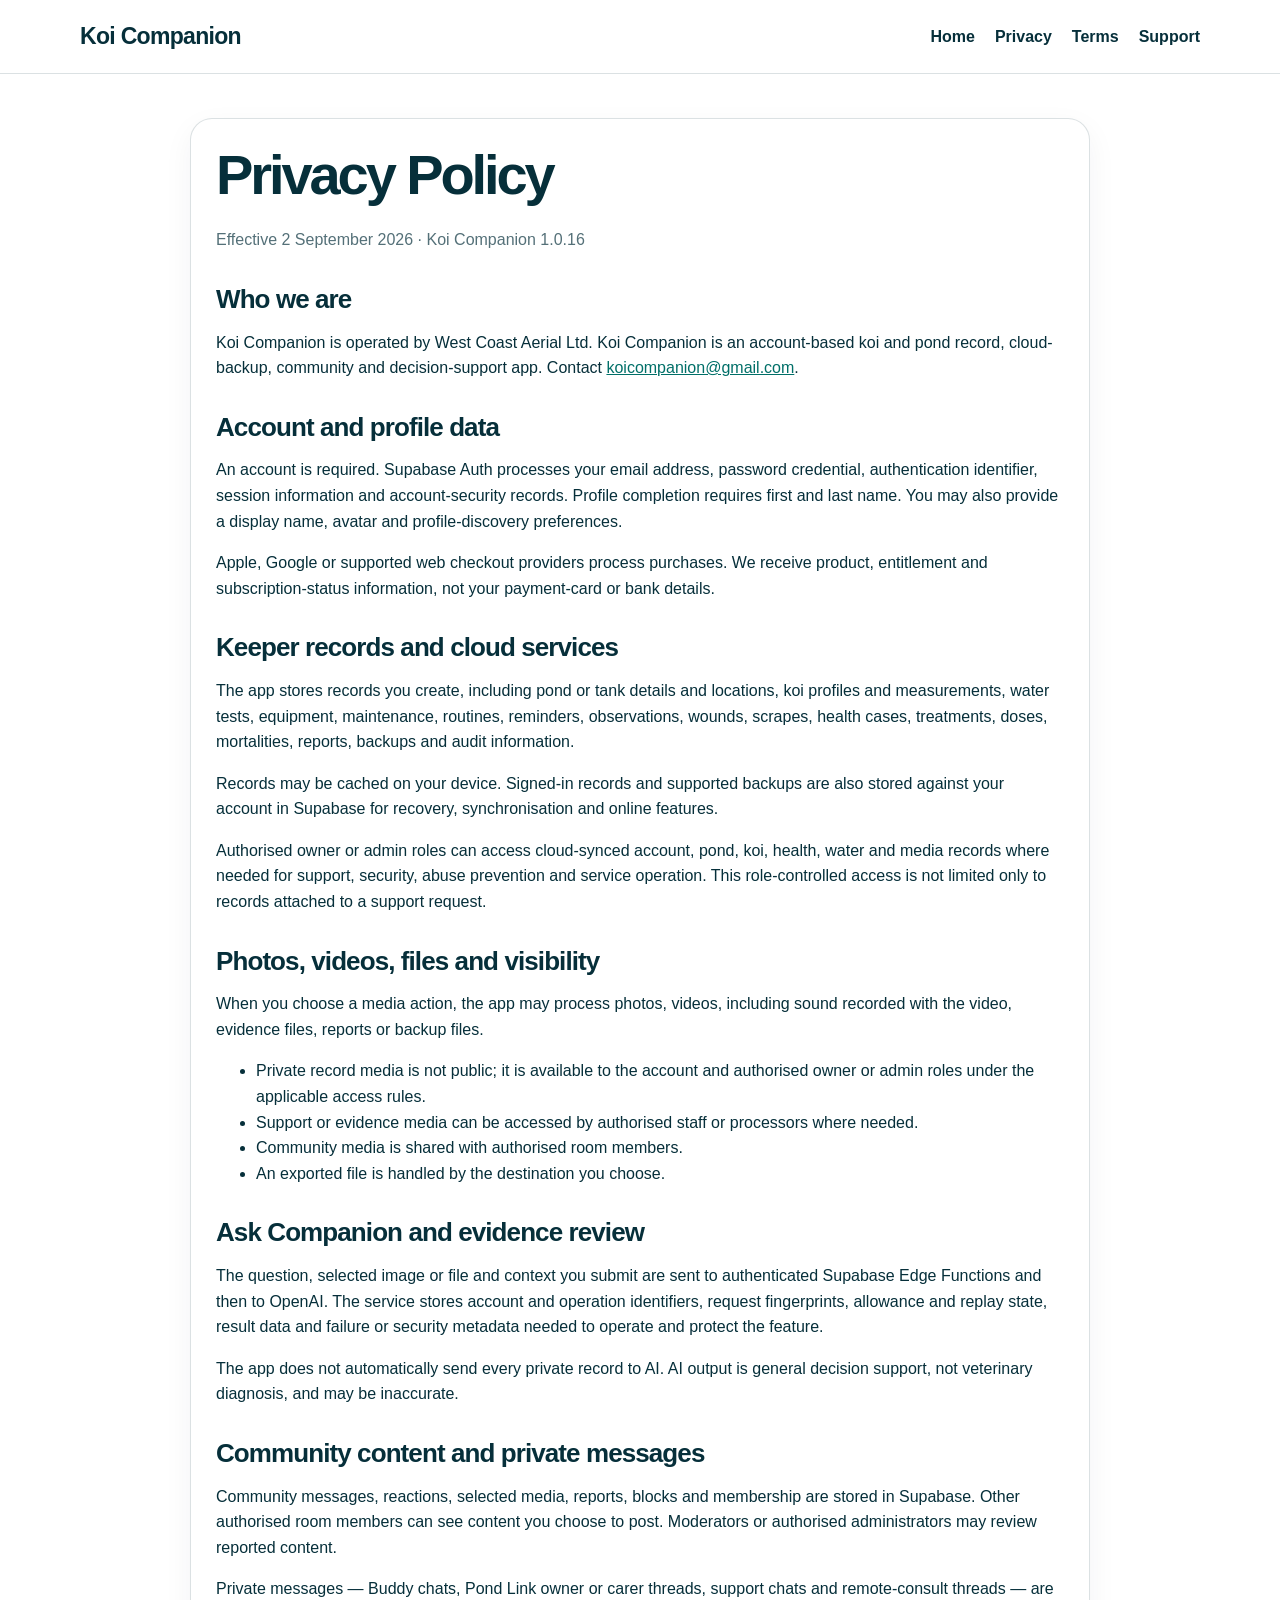
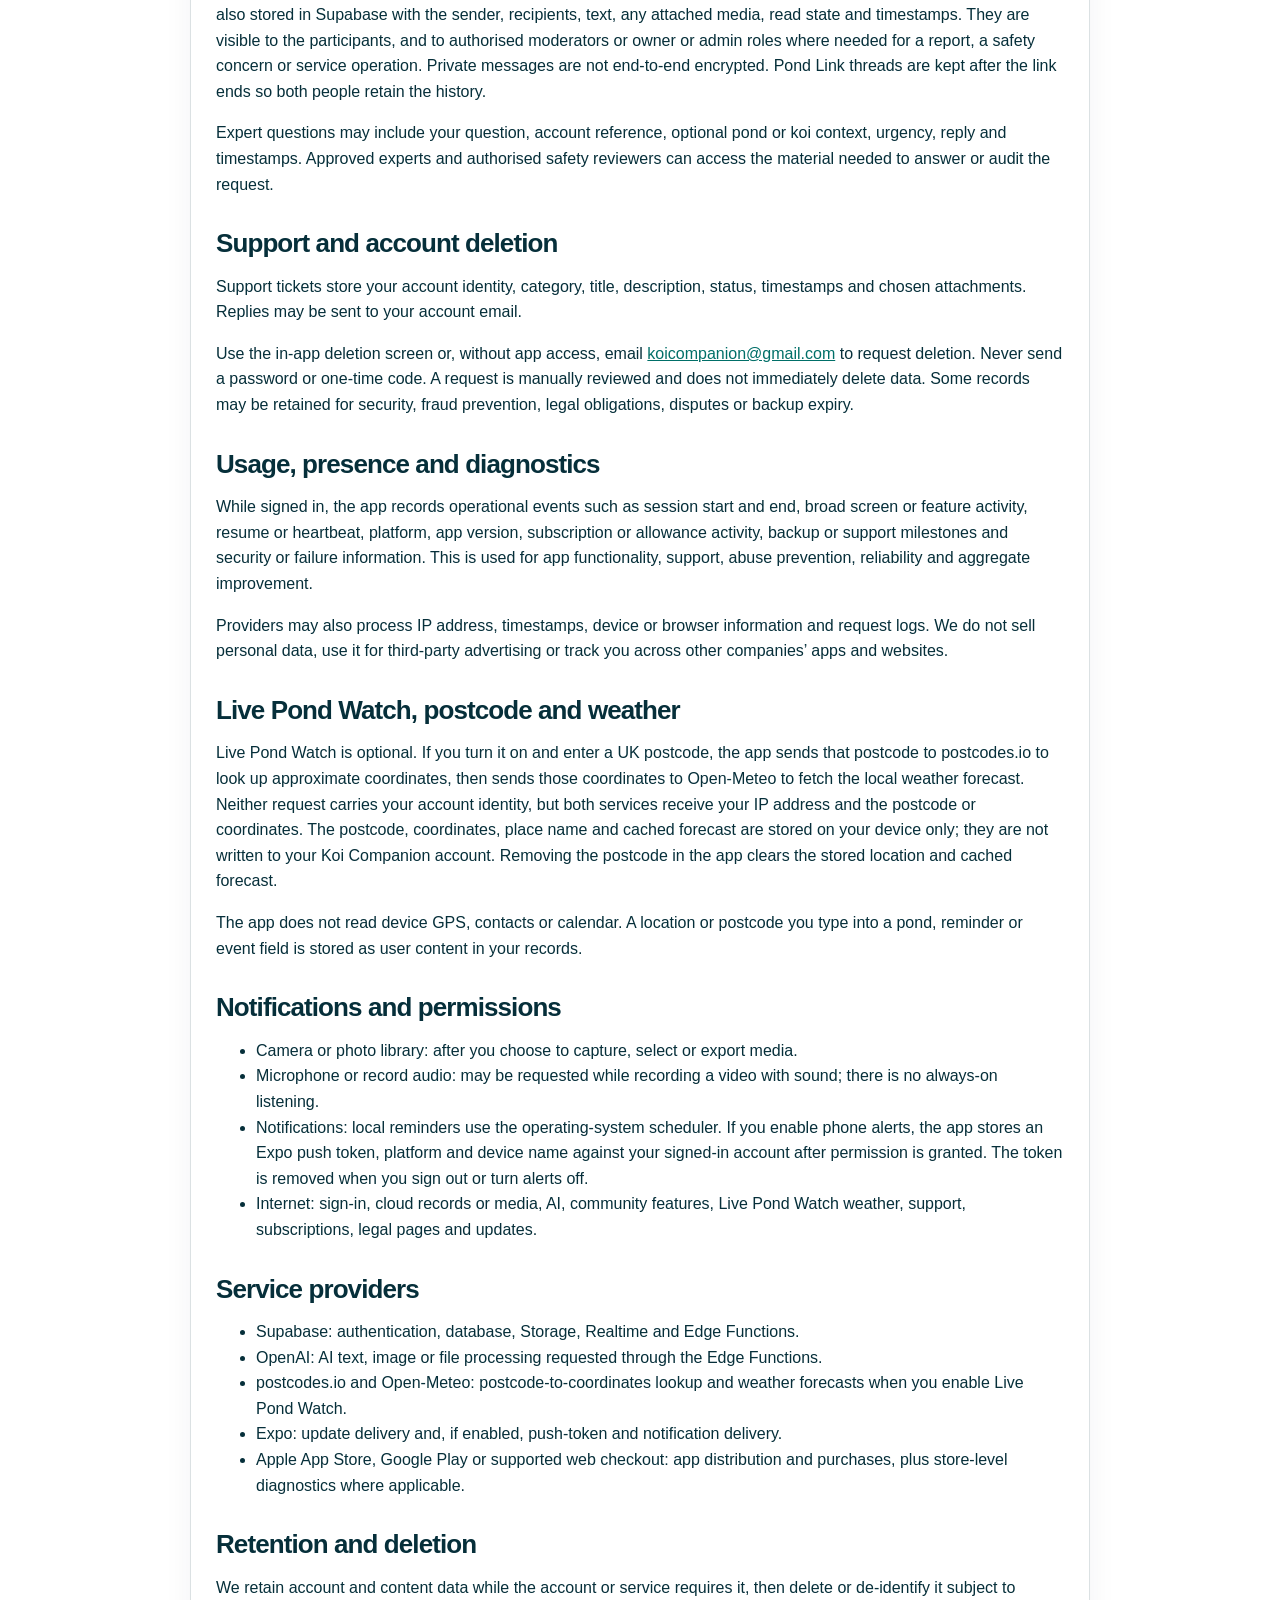
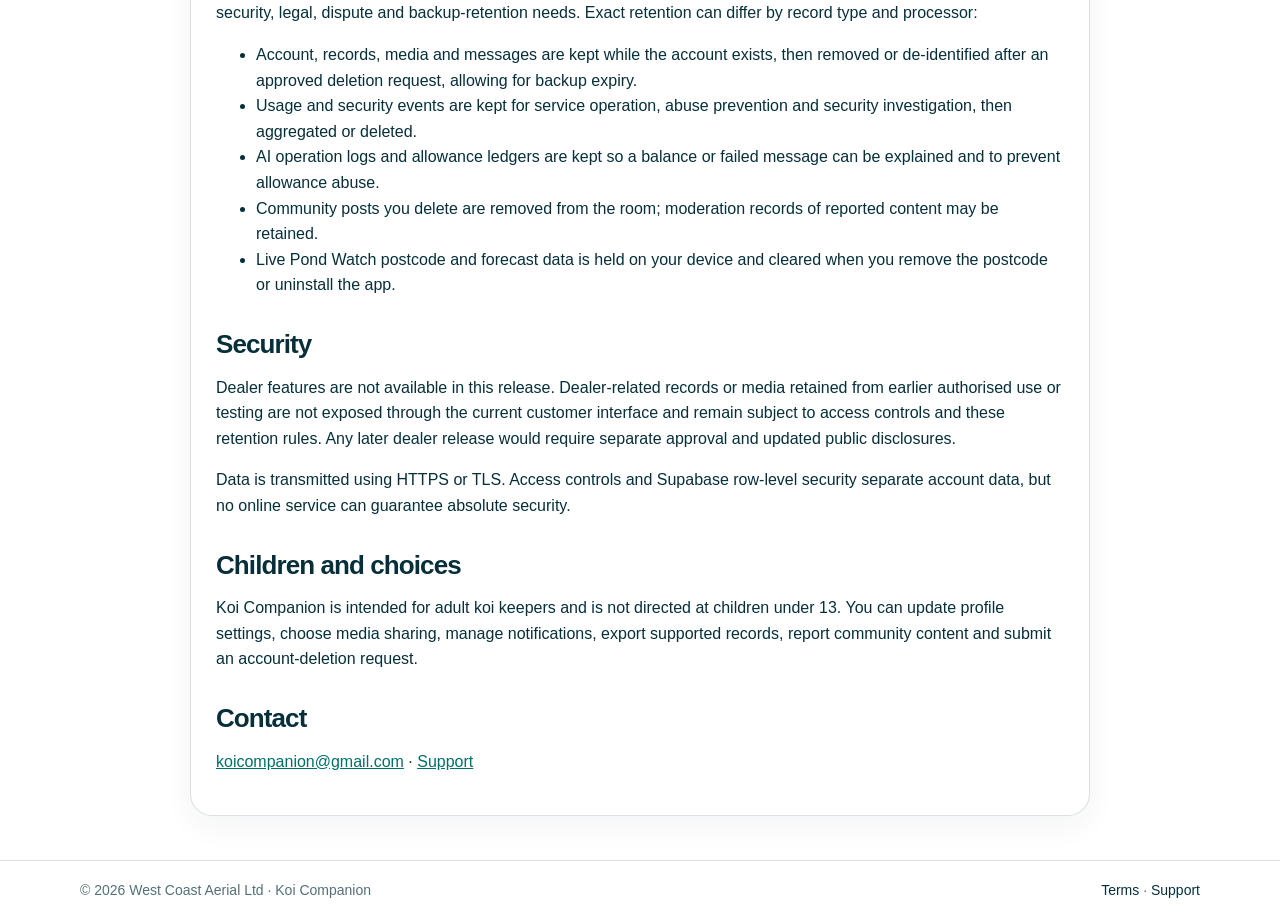
==== commit ab1829c6: "Build organic growth landing page" ====
--- a/privacy-policy/index.html
+++ b/privacy-policy/index.html
@@ -1 +1,106 @@
-<!doctype html><html lang="en-GB"><head><meta charset="utf-8"><meta name="viewport" content="width=device-width,initial-scale=1"><title>Privacy Policy | Koi Companion</title><meta name="description" content="Koi Companion legal, privacy and support information."><link rel="stylesheet" href="/assets/styles.css"></head><body><header><div class="wrap nav"><div class="brand">Koi Companion</div><nav><a href="/">Home</a><a href="/privacy-policy/">Privacy Policy</a><a href="/terms/">Terms</a><a href="/support/">Support</a></nav></div></header><main><div class="wrap"><section class="card"><h1>Privacy Policy</h1><p><strong>Last updated:</strong> 9 August 2026</p><p>Koi Companion helps koi keepers record and manage pond, koi, water, health, treatment, maintenance, diary, reminder and report information.</p><h2>Who we are</h2><p>Koi Companion is operated by West Coast Aerial Ltd, registered in Scotland under company number SC743590. West Coast Aerial Ltd is the data controller for Koi Companion. For privacy or support questions, contact <strong>koicompanion@gmail.com</strong>.</p><h2>Information we collect</h2><ul><li>Account details, such as email address and profile name.</li><li>Pond records, koi records, water tests, treatments, maintenance and care records.</li><li>Health cases, observations, scrape/wound notes, evidence, photos and videos.</li><li>Diary events, reminders, saved visits and planning information.</li><li>Support messages and feedback.</li><li>Subscription, trial, access and AI usage status.</li><li>Technical information needed for reliability, such as app version, platform and diagnostics where available.</li></ul><h2>Photos, videos and evidence</h2><p>Photos, videos and evidence uploaded to Koi Companion are intended to remain private to your account unless you choose to export, share or include them in a report.</p><h2>How we use information</h2><ul><li>To provide the app and its record-keeping features.</li><li>To save and restore pond, koi and care records.</li><li>To provide reminders, diary features, reports and support tools.</li><li>To provide relevant Koi Companion guidance using saved records where appropriate.</li><li>To manage subscriptions, trials, fair-use allowances and account access.</li><li>To provide support, security, reliability and app improvements.</li></ul><h2>Koi Companion AI</h2><p>Koi Companion may use saved pond, koi, water, health and care records to provide more relevant answers where available and safe to rely on. Koi Companion is not a vet and does not diagnose fish health problems.</p><h2>Subscriptions and trials</h2><p>Koi Companion may offer Basic access, a 30-day Premium feature trial, Intermediate and Premium paid plans. The trial includes a reduced AI allowance and is linked to your account.</p><h2>Sharing information</h2><p>We do not sell your personal information. We may use trusted providers for cloud storage, authentication, subscriptions, app store platforms, support, diagnostics and analytics where used.</p><h2>Security and retention</h2><p>We use reasonable measures to protect records and keep information for as long as needed to provide the app, support your account, meet obligations and resolve disputes.</p><h2>Your rights</h2><p>Depending on where you live, you may have rights to access, correct, delete, restrict or receive a copy of your personal information. Contact <strong>koicompanion@gmail.com</strong>.</p><h2>Children</h2><p>Koi Companion is intended for koi keepers and is not aimed at children.</p><h2>Contact</h2><p><strong>koicompanion@gmail.com</strong></p></section></div></main><footer><div class="wrap">© 2026 West Coast Aerial Ltd. Koi Companion provides practical pond and koi record support. It is not a veterinary diagnosis service.</div></footer></body></html>
+<!doctype html>
+<html lang="en-GB">
+<head>
+  <meta charset="utf-8" />
+  <meta name="viewport" content="width=device-width, initial-scale=1" />
+  <meta name="description" content="Koi Companion Privacy Policy." />
+  <title>Privacy Policy | Koi Companion</title>
+  <link rel="stylesheet" href="/assets/styles.css" />
+</head>
+<body>
+  <header class="site-header">
+    <div class="wrap nav">
+      <a class="brand" href="/">Koi Companion</a>
+      <nav aria-label="Main navigation"><a href="/">Home</a><a href="/privacy-policy/" aria-current="page">Privacy</a><a href="/terms/">Terms</a><a href="/support/">Support</a></nav>
+    </div>
+  </header>
+  <main>
+    <div class="wrap">
+      <article class="card">
+        <h1>Privacy Policy</h1>
+        <p class="meta">Effective 2 September 2026 · Koi Companion 1.0.16</p>
+
+        <h2>Who we are</h2>
+        <p>Koi Companion is operated by West Coast Aerial Ltd. Koi Companion is an account-based koi and pond record, cloud-backup, community and decision-support app. Contact <a href="mailto:koicompanion@gmail.com">koicompanion@gmail.com</a>.</p>
+
+        <h2>Account and profile data</h2>
+        <p>An account is required. Supabase Auth processes your email address, password credential, authentication identifier, session information and account-security records. Profile completion requires first and last name. You may also provide a display name, avatar and profile-discovery preferences.</p>
+        <p>Apple, Google or supported web checkout providers process purchases. We receive product, entitlement and subscription-status information, not your payment-card or bank details.</p>
+
+        <h2>Keeper records and cloud services</h2>
+        <p>The app stores records you create, including pond or tank details and locations, koi profiles and measurements, water tests, equipment, maintenance, routines, reminders, observations, wounds, scrapes, health cases, treatments, doses, mortalities, reports, backups and audit information.</p>
+        <p>Records may be cached on your device. Signed-in records and supported backups are also stored against your account in Supabase for recovery, synchronisation and online features.</p>
+        <p>Authorised owner or admin roles can access cloud-synced account, pond, koi, health, water and media records where needed for support, security, abuse prevention and service operation. This role-controlled access is not limited only to records attached to a support request.</p>
+
+        <h2>Photos, videos, files and visibility</h2>
+        <p>When you choose a media action, the app may process photos, videos, including sound recorded with the video, evidence files, reports or backup files.</p>
+        <ul>
+          <li>Private record media is not public; it is available to the account and authorised owner or admin roles under the applicable access rules.</li>
+          <li>Support or evidence media can be accessed by authorised staff or processors where needed.</li>
+          <li>Community media is shared with authorised room members.</li>
+          <li>An exported file is handled by the destination you choose.</li>
+        </ul>
+
+        <h2>Ask Companion and evidence review</h2>
+        <p>The question, selected image or file and context you submit are sent to authenticated Supabase Edge Functions and then to OpenAI. The service stores account and operation identifiers, request fingerprints, allowance and replay state, result data and failure or security metadata needed to operate and protect the feature.</p>
+        <p>The app does not automatically send every private record to AI. AI output is general decision support, not veterinary diagnosis, and may be inaccurate.</p>
+
+        <h2>Community content and private messages</h2>
+        <p>Community messages, reactions, selected media, reports, blocks and membership are stored in Supabase. Other authorised room members can see content you choose to post. Moderators or authorised administrators may review reported content.</p>
+        <p>Private messages — Buddy chats, Pond Link owner or carer threads, support chats and remote-consult threads — are also stored in Supabase with the sender, recipients, text, any attached media, read state and timestamps. They are visible to the participants, and to authorised moderators or owner or admin roles where needed for a report, a safety concern or service operation. Private messages are not end-to-end encrypted. Pond Link threads are kept after the link ends so both people retain the history.</p>
+        <p>Expert questions may include your question, account reference, optional pond or koi context, urgency, reply and timestamps. Approved experts and authorised safety reviewers can access the material needed to answer or audit the request.</p>
+
+        <h2>Support and account deletion</h2>
+        <p>Support tickets store your account identity, category, title, description, status, timestamps and chosen attachments. Replies may be sent to your account email.</p>
+        <p>Use the in-app deletion screen or, without app access, email <a href="mailto:koicompanion@gmail.com?subject=Koi%20Companion%20account%20deletion%20request">koicompanion@gmail.com</a> to request deletion. Never send a password or one-time code. A request is manually reviewed and does not immediately delete data. Some records may be retained for security, fraud prevention, legal obligations, disputes or backup expiry.</p>
+
+        <h2>Usage, presence and diagnostics</h2>
+        <p>While signed in, the app records operational events such as session start and end, broad screen or feature activity, resume or heartbeat, platform, app version, subscription or allowance activity, backup or support milestones and security or failure information. This is used for app functionality, support, abuse prevention, reliability and aggregate improvement.</p>
+        <p>Providers may also process IP address, timestamps, device or browser information and request logs. We do not sell personal data, use it for third-party advertising or track you across other companies’ apps and websites.</p>
+
+        <h2>Live Pond Watch, postcode and weather</h2>
+        <p>Live Pond Watch is optional. If you turn it on and enter a UK postcode, the app sends that postcode to postcodes.io to look up approximate coordinates, then sends those coordinates to Open-Meteo to fetch the local weather forecast. Neither request carries your account identity, but both services receive your IP address and the postcode or coordinates. The postcode, coordinates, place name and cached forecast are stored on your device only; they are not written to your Koi Companion account. Removing the postcode in the app clears the stored location and cached forecast.</p>
+        <p>The app does not read device GPS, contacts or calendar. A location or postcode you type into a pond, reminder or event field is stored as user content in your records.</p>
+
+        <h2>Notifications and permissions</h2>
+        <ul>
+          <li>Camera or photo library: after you choose to capture, select or export media.</li>
+          <li>Microphone or record audio: may be requested while recording a video with sound; there is no always-on listening.</li>
+          <li>Notifications: local reminders use the operating-system scheduler. If you enable phone alerts, the app stores an Expo push token, platform and device name against your signed-in account after permission is granted. The token is removed when you sign out or turn alerts off.</li>
+          <li>Internet: sign-in, cloud records or media, AI, community features, Live Pond Watch weather, support, subscriptions, legal pages and updates.</li>
+        </ul>
+
+        <h2>Service providers</h2>
+        <ul>
+          <li>Supabase: authentication, database, Storage, Realtime and Edge Functions.</li>
+          <li>OpenAI: AI text, image or file processing requested through the Edge Functions.</li>
+          <li>postcodes.io and Open-Meteo: postcode-to-coordinates lookup and weather forecasts when you enable Live Pond Watch.</li>
+          <li>Expo: update delivery and, if enabled, push-token and notification delivery.</li>
+          <li>Apple App Store, Google Play or supported web checkout: app distribution and purchases, plus store-level diagnostics where applicable.</li>
+        </ul>
+
+        <h2>Retention and deletion</h2>
+        <p>We retain account and content data while the account or service requires it, then delete or de-identify it subject to security, legal, dispute and backup-retention needs. Exact retention can differ by record type and processor:</p>
+        <ul>
+          <li>Account, records, media and messages are kept while the account exists, then removed or de-identified after an approved deletion request, allowing for backup expiry.</li>
+          <li>Usage and security events are kept for service operation, abuse prevention and security investigation, then aggregated or deleted.</li>
+          <li>AI operation logs and allowance ledgers are kept so a balance or failed message can be explained and to prevent allowance abuse.</li>
+          <li>Community posts you delete are removed from the room; moderation records of reported content may be retained.</li>
+          <li>Live Pond Watch postcode and forecast data is held on your device and cleared when you remove the postcode or uninstall the app.</li>
+        </ul>
+
+        <h2>Security</h2>
+        <p>Dealer features are not available in this release. Dealer-related records or media retained from earlier authorised use or testing are not exposed through the current customer interface and remain subject to access controls and these retention rules. Any later dealer release would require separate approval and updated public disclosures.</p>
+        <p>Data is transmitted using HTTPS or TLS. Access controls and Supabase row-level security separate account data, but no online service can guarantee absolute security.</p>
+
+        <h2>Children and choices</h2>
+        <p>Koi Companion is intended for adult koi keepers and is not directed at children under 13. You can update profile settings, choose media sharing, manage notifications, export supported records, report community content and submit an account-deletion request.</p>
+
+        <h2>Contact</h2>
+        <p><a href="mailto:koicompanion@gmail.com">koicompanion@gmail.com</a> · <a href="/support/">Support</a></p>
+      </article>
+    </div>
+  </main>
+  <footer><div class="wrap footer-row"><span>© 2026 West Coast Aerial Ltd · Koi Companion</span><span><a href="/terms/">Terms</a> · <a href="/support/">Support</a></span></div></footer>
+</body>
+</html>
--- a/assets/styles.css
+++ b/assets/styles.css
@@ -1 +1,158 @@
-body{margin:0;font-family:-apple-system,BlinkMacSystemFont,'Segoe UI',Arial,sans-serif;background:#eaf6f4;color:#082b33;line-height:1.6}header,footer{background:#fff;border-bottom:1px solid #c8e2de}.wrap{max-width:960px;margin:auto;padding:24px 18px}.brand{font-size:28px;font-weight:900}.nav{display:flex;justify-content:space-between;gap:16px;align-items:center}.nav a{margin-left:14px;color:#082b33;text-decoration:none;font-weight:700}.card{background:#fff;border:1px solid #c8e2de;border-radius:24px;padding:28px;margin:22px 0}h1{font-size:42px;line-height:1.1;margin:0 0 16px}h2{margin-top:30px}.muted{color:#55747a}.button{display:inline-block;margin:8px 8px 0 0;padding:12px 16px;border-radius:999px;background:#0e8f87;color:#fff;text-decoration:none;font-weight:800}.button.secondary{background:#fff;color:#082b33;border:1px solid #c8e2de}footer{border-top:1px solid #c8e2de;border-bottom:0;color:#55747a;font-size:14px}@media(max-width:700px){.nav{display:block}.nav a{display:inline-block;margin:8px 10px 0 0}h1{font-size:34px}}+:root {
+  --ink: #062f3a;
+  --muted: #547078;
+  --teal: #008c82;
+  --teal-dark: #006f68;
+  --mint: #eaf6f4;
+  --white: #ffffff;
+  --line: rgba(6, 47, 58, 0.14);
+  --shadow: 0 18px 50px rgba(6, 47, 58, 0.09);
+}
+
+* { box-sizing: border-box; }
+html { scroll-behavior: smooth; }
+
+body {
+  margin: 0;
+  min-width: 320px;
+  background: var(--white);
+  color: var(--ink);
+  font-family: -apple-system, BlinkMacSystemFont, "Segoe UI", Arial, sans-serif;
+  line-height: 1.6;
+  -webkit-text-size-adjust: 100%;
+}
+
+a { color: var(--teal-dark); }
+.wrap { width: min(1120px, calc(100% - 36px)); margin: 0 auto; }
+
+.site-header,
+footer { background: rgba(255, 255, 255, 0.96); border-bottom: 1px solid var(--line); }
+
+.nav,
+.footer-row { display: flex; align-items: center; justify-content: space-between; gap: 24px; padding-block: 18px; }
+
+.brand { color: var(--ink); font-size: 23px; font-weight: 900; letter-spacing: -0.03em; text-decoration: none; }
+nav { display: flex; flex-wrap: wrap; gap: 20px; }
+nav a { color: var(--ink); font-weight: 750; text-decoration: none; }
+nav a:hover,
+nav a:focus-visible,
+footer a:hover,
+footer a:focus-visible { text-decoration: underline; }
+
+.hero {
+  overflow: hidden;
+  background: radial-gradient(circle at 88% 15%, rgba(80, 204, 182, 0.32), transparent 31%), linear-gradient(145deg, #f4fcfa 0%, #e3f5f1 100%);
+  border-bottom: 1px solid var(--line);
+}
+
+.hero-grid { display: grid; grid-template-columns: minmax(0, 1.35fr) minmax(300px, 0.65fr); gap: 56px; align-items: center; min-height: 620px; padding-block: 78px; }
+.eyebrow { margin: 0 0 12px; color: var(--teal-dark); font-size: 13px; font-weight: 900; letter-spacing: 0.09em; text-transform: uppercase; }
+h1,
+h2,
+h3 { margin-top: 0; line-height: 1.1; }
+h1 { max-width: 760px; margin-bottom: 22px; font-size: clamp(47px, 7vw, 78px); letter-spacing: -0.055em; }
+h2 { margin-bottom: 22px; font-size: clamp(32px, 5vw, 48px); letter-spacing: -0.035em; }
+h3 { margin-bottom: 10px; font-size: 21px; }
+p { color: var(--muted); }
+.hero-copy { max-width: 720px; margin: 0 0 22px; font-size: clamp(19px, 2.3vw, 24px); line-height: 1.48; }
+.trust-row { display: flex; flex-wrap: wrap; gap: 8px; margin-bottom: 25px; }
+.trust-row span { padding: 8px 11px; background: rgba(255, 255, 255, 0.78); border: 1px solid rgba(0, 111, 104, 0.18); border-radius: 999px; color: var(--ink); font-size: 13px; font-weight: 800; }
+.hero-actions { display: flex; flex-wrap: wrap; gap: 12px; margin-bottom: 16px; }
+
+.button {
+  display: inline-flex;
+  align-items: center;
+  justify-content: center;
+  min-height: 50px;
+  padding: 13px 19px;
+  border: 1px solid var(--teal);
+  border-radius: 14px;
+  background: var(--teal);
+  color: var(--white);
+  font: inherit;
+  font-weight: 900;
+  line-height: 1.25;
+  text-align: center;
+  text-decoration: none;
+  cursor: pointer;
+  transition: transform 150ms ease, background 150ms ease, box-shadow 150ms ease;
+}
+
+.button:hover { background: var(--teal-dark); transform: translateY(-1px); box-shadow: 0 8px 20px rgba(0, 111, 104, 0.18); }
+.button:focus-visible { outline: 3px solid rgba(0, 140, 130, 0.28); outline-offset: 3px; }
+.button.secondary { background: var(--white); color: var(--ink); border-color: var(--line); }
+.small-note { max-width: 720px; margin: 0; font-size: 14px; }
+.small-note strong { color: var(--ink); }
+
+.record-card { padding: 26px; background: rgba(255, 255, 255, 0.88); border: 1px solid rgba(6, 47, 58, 0.13); border-radius: 28px; box-shadow: var(--shadow); transform: rotate(1.5deg); }
+.record-card-label { margin: 0 0 8px; color: var(--teal-dark); font-size: 14px; font-weight: 900; text-transform: uppercase; letter-spacing: 0.08em; }
+.record-stat { padding: 16px 0; border-bottom: 1px solid var(--line); }
+.record-stat:last-child { border-bottom: 0; }
+.record-stat span,
+.record-stat strong { display: block; }
+.record-stat span { color: var(--muted); font-size: 13px; }
+.record-stat strong { margin-top: 2px; font-size: 17px; }
+
+.section { padding-block: 78px; }
+.soft-section { background: var(--mint); border-block: 1px solid var(--line); }
+.feature-grid,
+.platforms { display: grid; grid-template-columns: repeat(3, minmax(0, 1fr)); gap: 16px; }
+.feature-card,
+.platform,
+.card { padding: 25px; background: var(--white); border: 1px solid var(--line); border-radius: 22px; box-shadow: 0 10px 30px rgba(6, 47, 58, 0.05); }
+.feature-card p,
+.platform p { margin-bottom: 0; }
+.split-panel { display: grid; grid-template-columns: minmax(0, 1.2fr) minmax(320px, 0.8fr); gap: 58px; align-items: center; }
+.split-panel p { font-size: 17px; }
+.check-list { margin: 0; padding: 24px 26px 24px 52px; background: var(--white); border: 1px solid var(--line); border-radius: 22px; box-shadow: var(--shadow); }
+.check-list li { margin: 10px 0; padding-left: 4px; font-weight: 750; }
+.check-list li::marker { color: var(--teal); }
+.platform { display: flex; flex-direction: column; }
+.platform p { flex: 1; margin-bottom: 22px; }
+.platform .button { width: 100%; }
+
+.share-section { padding-top: 0; }
+.share-panel { padding: 34px; background: var(--ink); border-radius: 26px; box-shadow: var(--shadow); }
+.share-panel h2,
+.share-panel p { color: var(--white); }
+.share-panel .eyebrow { color: #85ded0; }
+.share-button { background: #14a99d; }
+.share-status { min-height: 1.5em; margin: 12px 0 0; font-size: 14px; }
+
+main > .wrap { padding-block: 44px; }
+.card { max-width: 900px; margin: 0 auto; }
+.card h1 { font-size: clamp(38px, 6vw, 56px); }
+.card h2 { margin-top: 32px; margin-bottom: 10px; font-size: 26px; }
+.card p,
+.card li { color: var(--ink); }
+.meta { color: var(--muted) !important; }
+
+footer { border-top: 1px solid var(--line); border-bottom: 0; }
+.footer-row { color: var(--muted); font-size: 14px; }
+.footer-row a { color: var(--ink); text-decoration: none; }
+
+@media (max-width: 820px) {
+  .hero-grid,
+  .split-panel { grid-template-columns: 1fr; gap: 34px; }
+  .hero-grid { min-height: auto; padding-block: 58px; }
+  .record-card { transform: none; }
+  .feature-grid,
+  .platforms { grid-template-columns: 1fr; }
+}
+
+@media (max-width: 600px) {
+  .wrap { width: min(100% - 24px, 1120px); }
+  .nav,
+  .footer-row { align-items: flex-start; flex-direction: column; gap: 10px; }
+  nav { gap: 13px; }
+  .hero-grid { padding-block: 44px; }
+  .section { padding-block: 56px; }
+  .hero-actions .button { width: 100%; }
+  .share-panel { padding: 25px; }
+  h1 { font-size: clamp(42px, 15vw, 60px); }
+}
+
+@media (prefers-reduced-motion: reduce) {
+  html { scroll-behavior: auto; }
+  .button { transition: none; }
+}
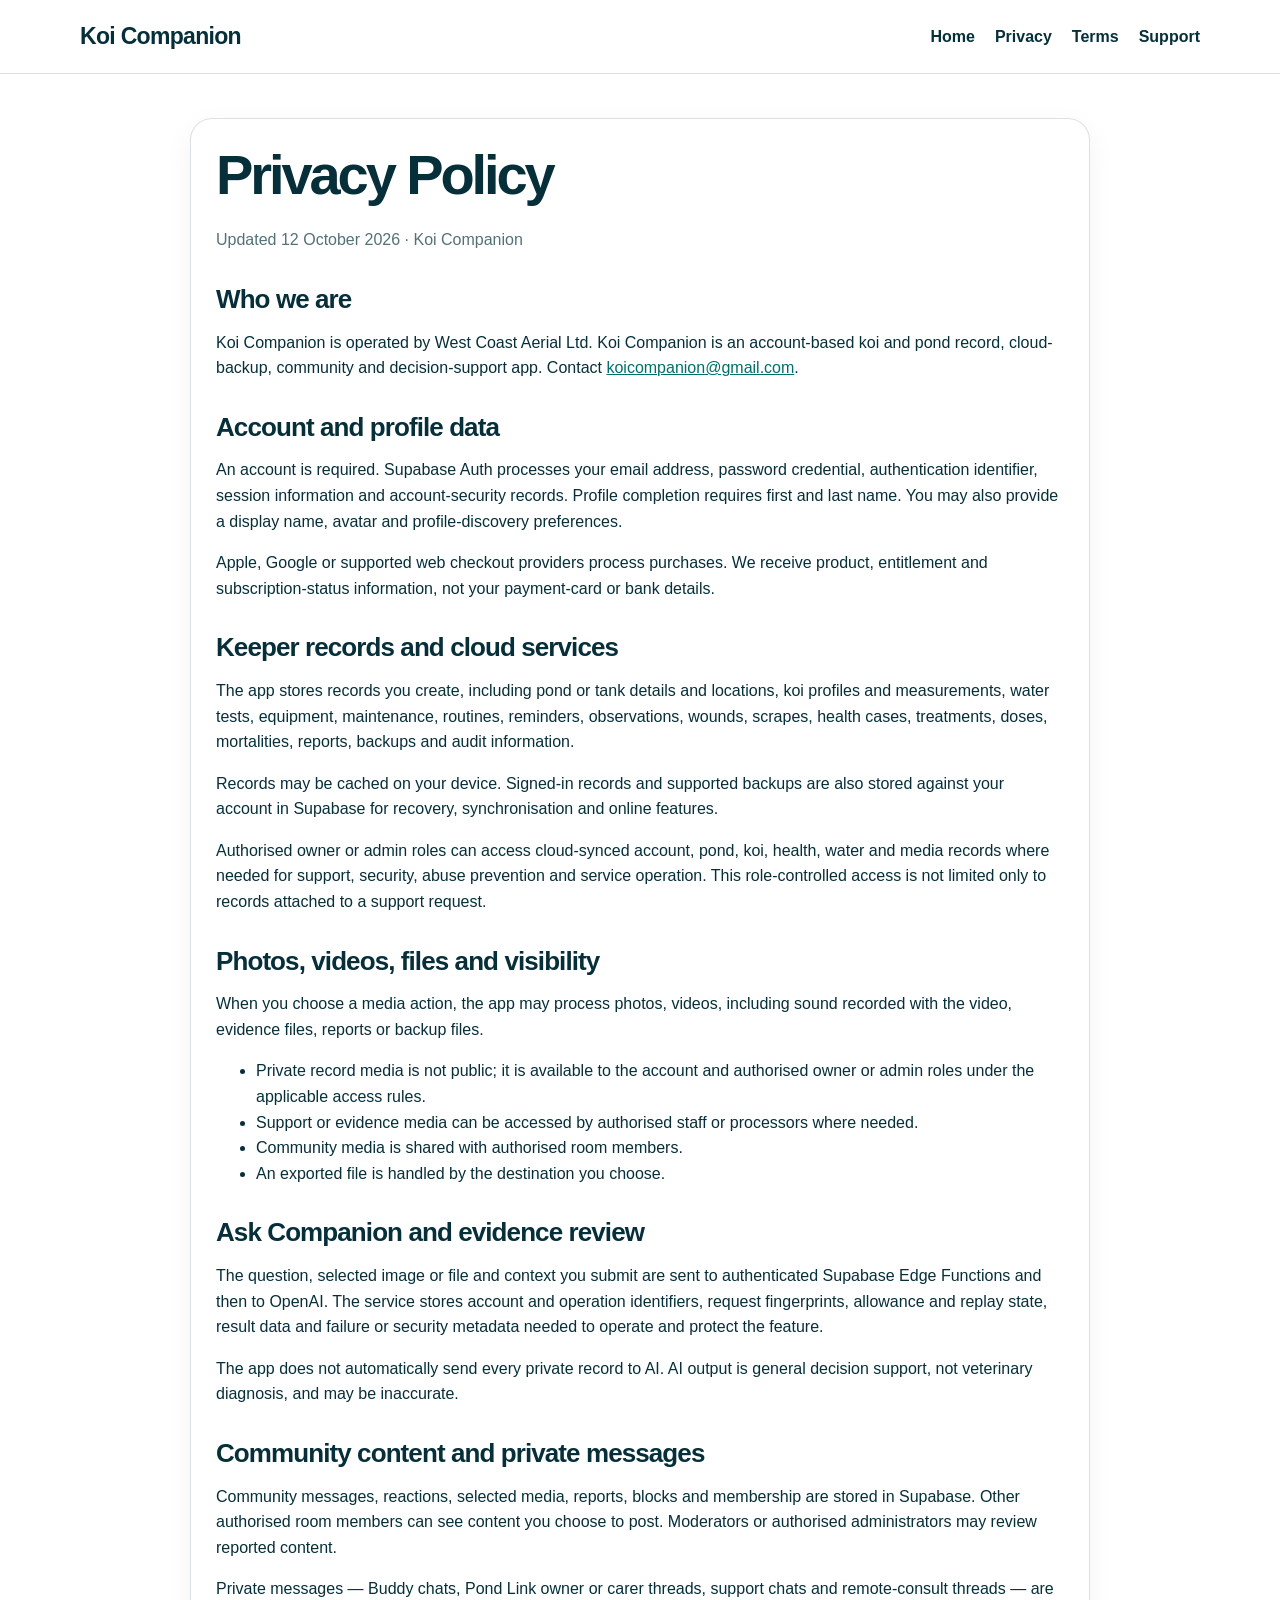
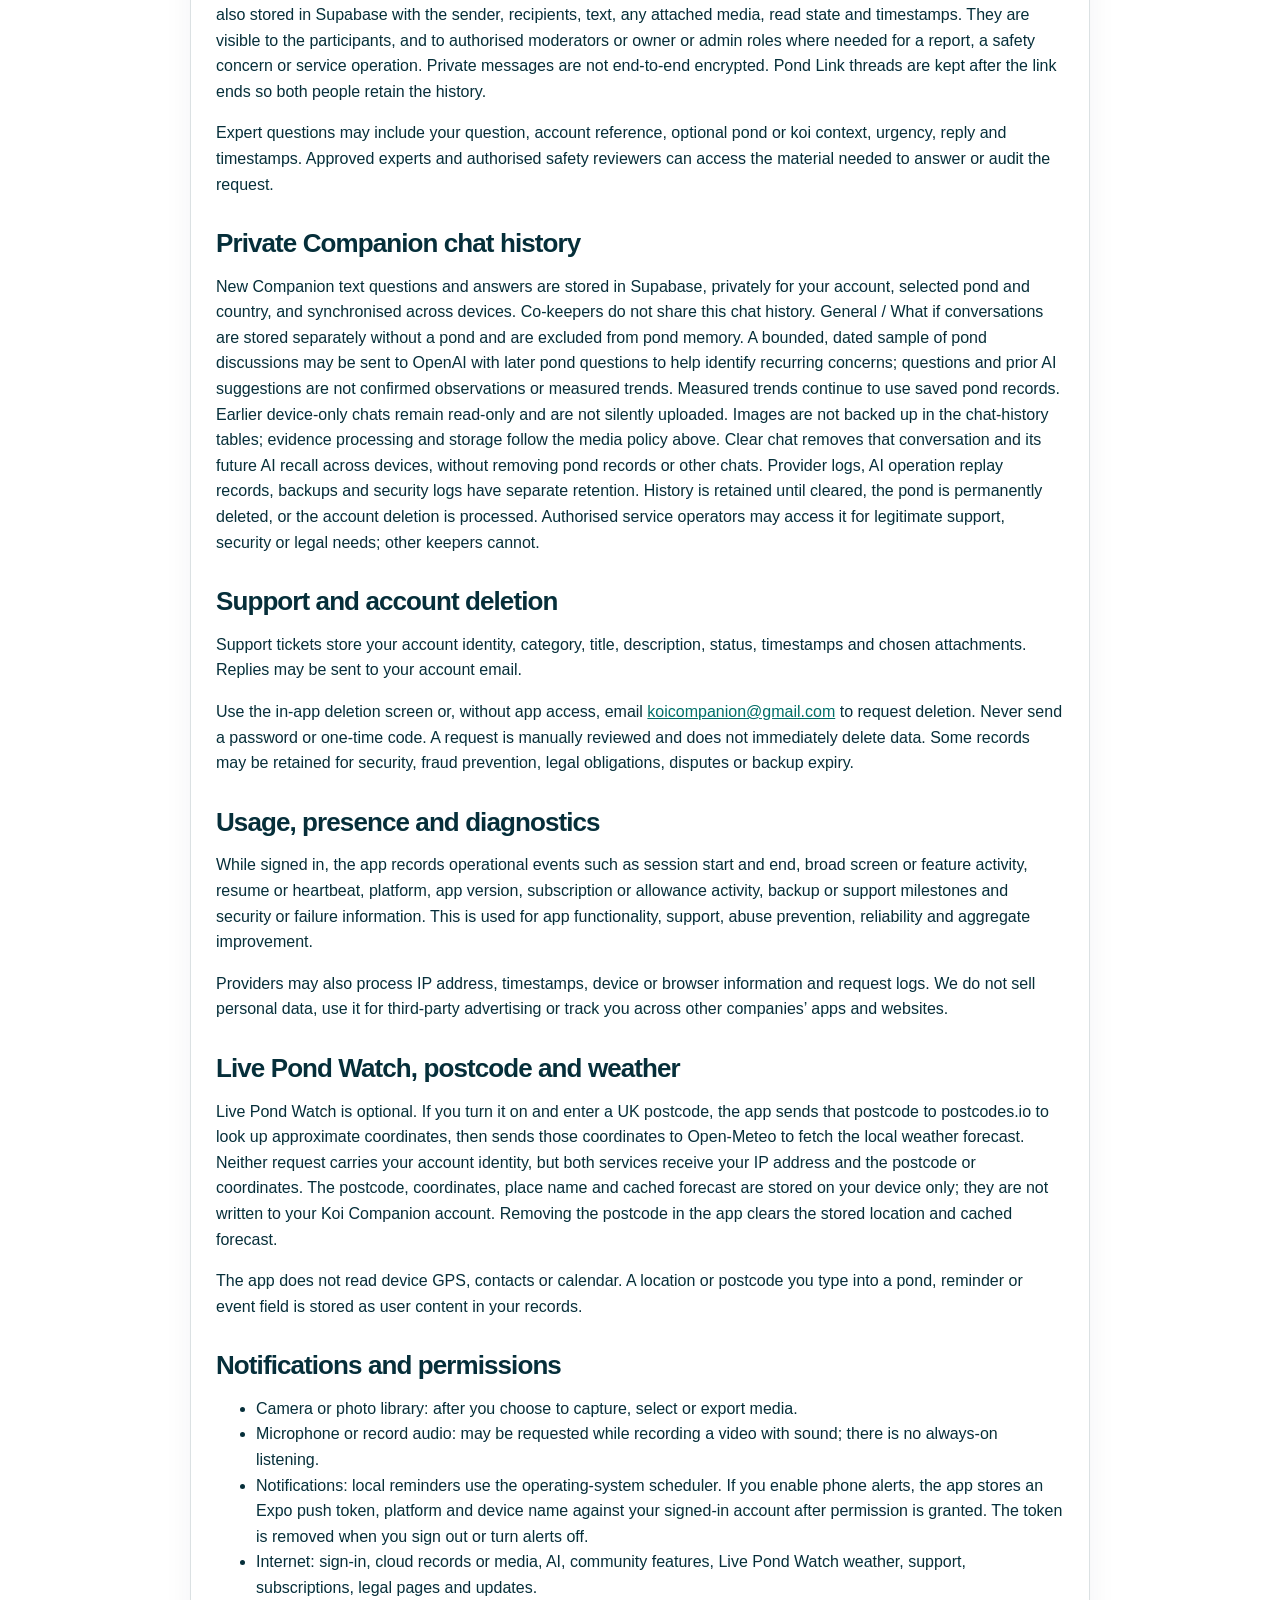
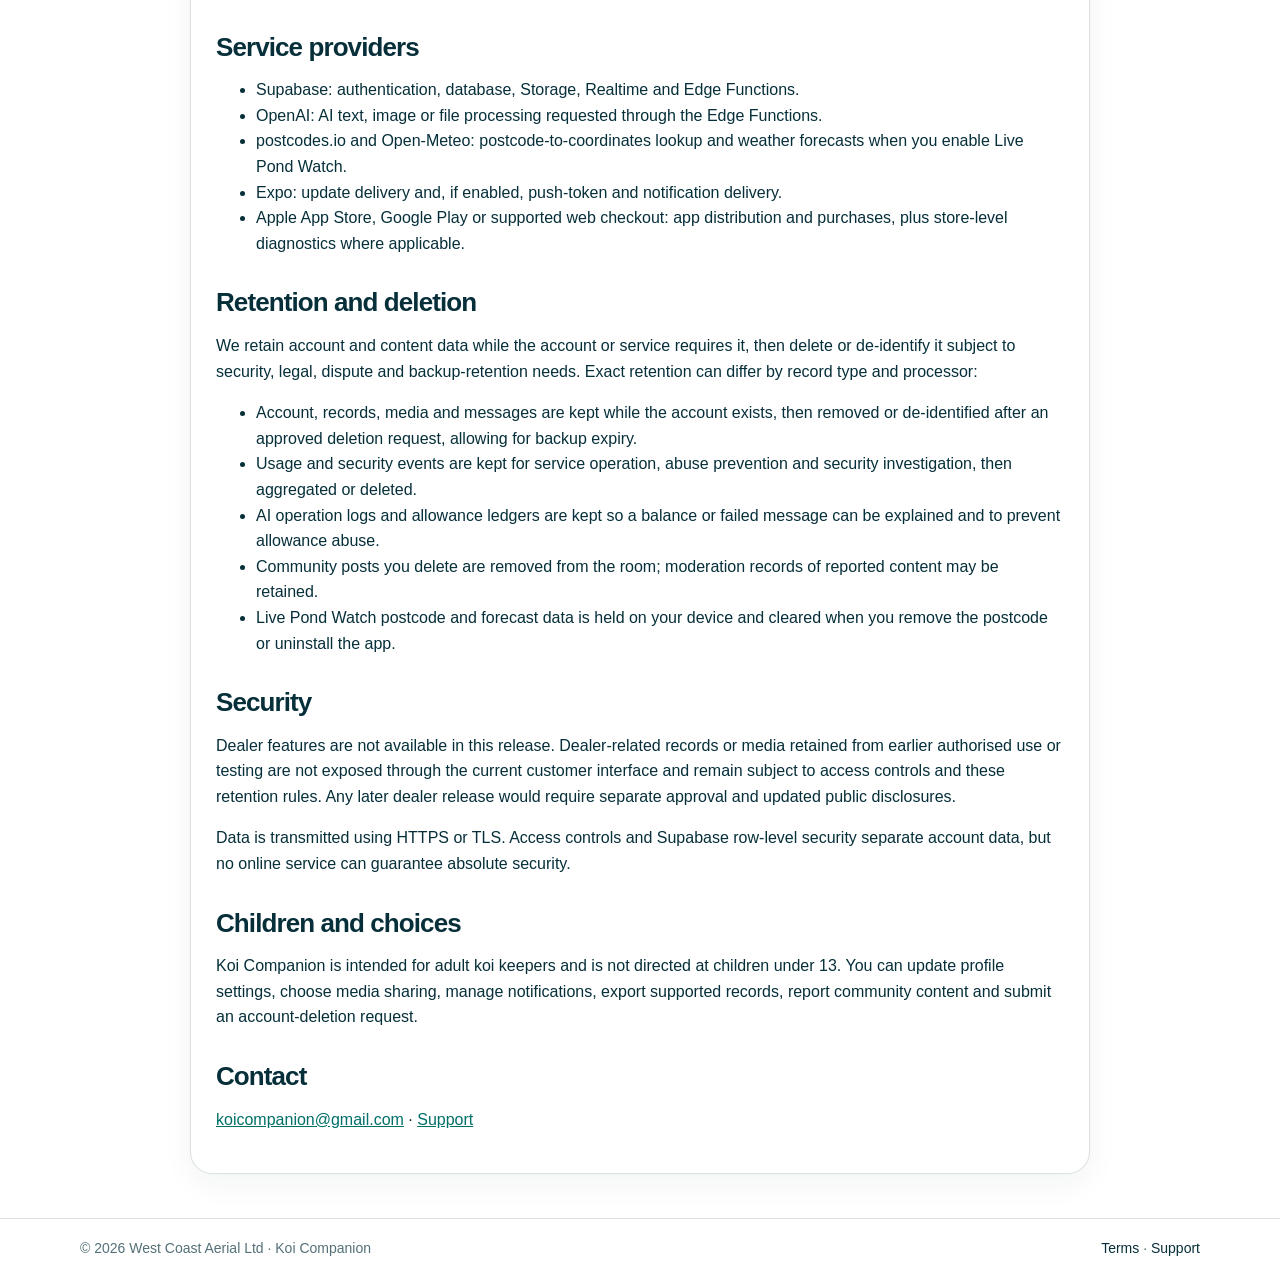
==== commit 8f27c24d: "Disclose private cloud Companion chat history Co-Authored-By: Devin AI <158243242+devin-ai-integrati" ====
--- a/privacy-policy/index.html
+++ b/privacy-policy/index.html
@@ -18,7 +18,7 @@
     <div class="wrap">
       <article class="card">
         <h1>Privacy Policy</h1>
-        <p class="meta">Effective 2 September 2026 · Koi Companion 1.0.16</p>
+        <p class="meta">Updated 12 October 2026 · Koi Companion</p>
 
         <h2>Who we are</h2>
         <p>Koi Companion is operated by West Coast Aerial Ltd. Koi Companion is an account-based koi and pond record, cloud-backup, community and decision-support app. Contact <a href="mailto:koicompanion@gmail.com">koicompanion@gmail.com</a>.</p>
@@ -49,6 +49,9 @@
         <p>Community messages, reactions, selected media, reports, blocks and membership are stored in Supabase. Other authorised room members can see content you choose to post. Moderators or authorised administrators may review reported content.</p>
         <p>Private messages — Buddy chats, Pond Link owner or carer threads, support chats and remote-consult threads — are also stored in Supabase with the sender, recipients, text, any attached media, read state and timestamps. They are visible to the participants, and to authorised moderators or owner or admin roles where needed for a report, a safety concern or service operation. Private messages are not end-to-end encrypted. Pond Link threads are kept after the link ends so both people retain the history.</p>
         <p>Expert questions may include your question, account reference, optional pond or koi context, urgency, reply and timestamps. Approved experts and authorised safety reviewers can access the material needed to answer or audit the request.</p>
+
+        <h2>Private Companion chat history</h2>
+        <p>New Companion text questions and answers are stored in Supabase, privately for your account, selected pond and country, and synchronised across devices. Co-keepers do not share this chat history. General / What if conversations are stored separately without a pond and are excluded from pond memory. A bounded, dated sample of pond discussions may be sent to OpenAI with later pond questions to help identify recurring concerns; questions and prior AI suggestions are not confirmed observations or measured trends. Measured trends continue to use saved pond records. Earlier device-only chats remain read-only and are not silently uploaded. Images are not backed up in the chat-history tables; evidence processing and storage follow the media policy above. Clear chat removes that conversation and its future AI recall across devices, without removing pond records or other chats. Provider logs, AI operation replay records, backups and security logs have separate retention. History is retained until cleared, the pond is permanently deleted, or the account deletion is processed. Authorised service operators may access it for legitimate support, security or legal needs; other keepers cannot.</p>
 
         <h2>Support and account deletion</h2>
         <p>Support tickets store your account identity, category, title, description, status, timestamps and chosen attachments. Replies may be sent to your account email.</p>
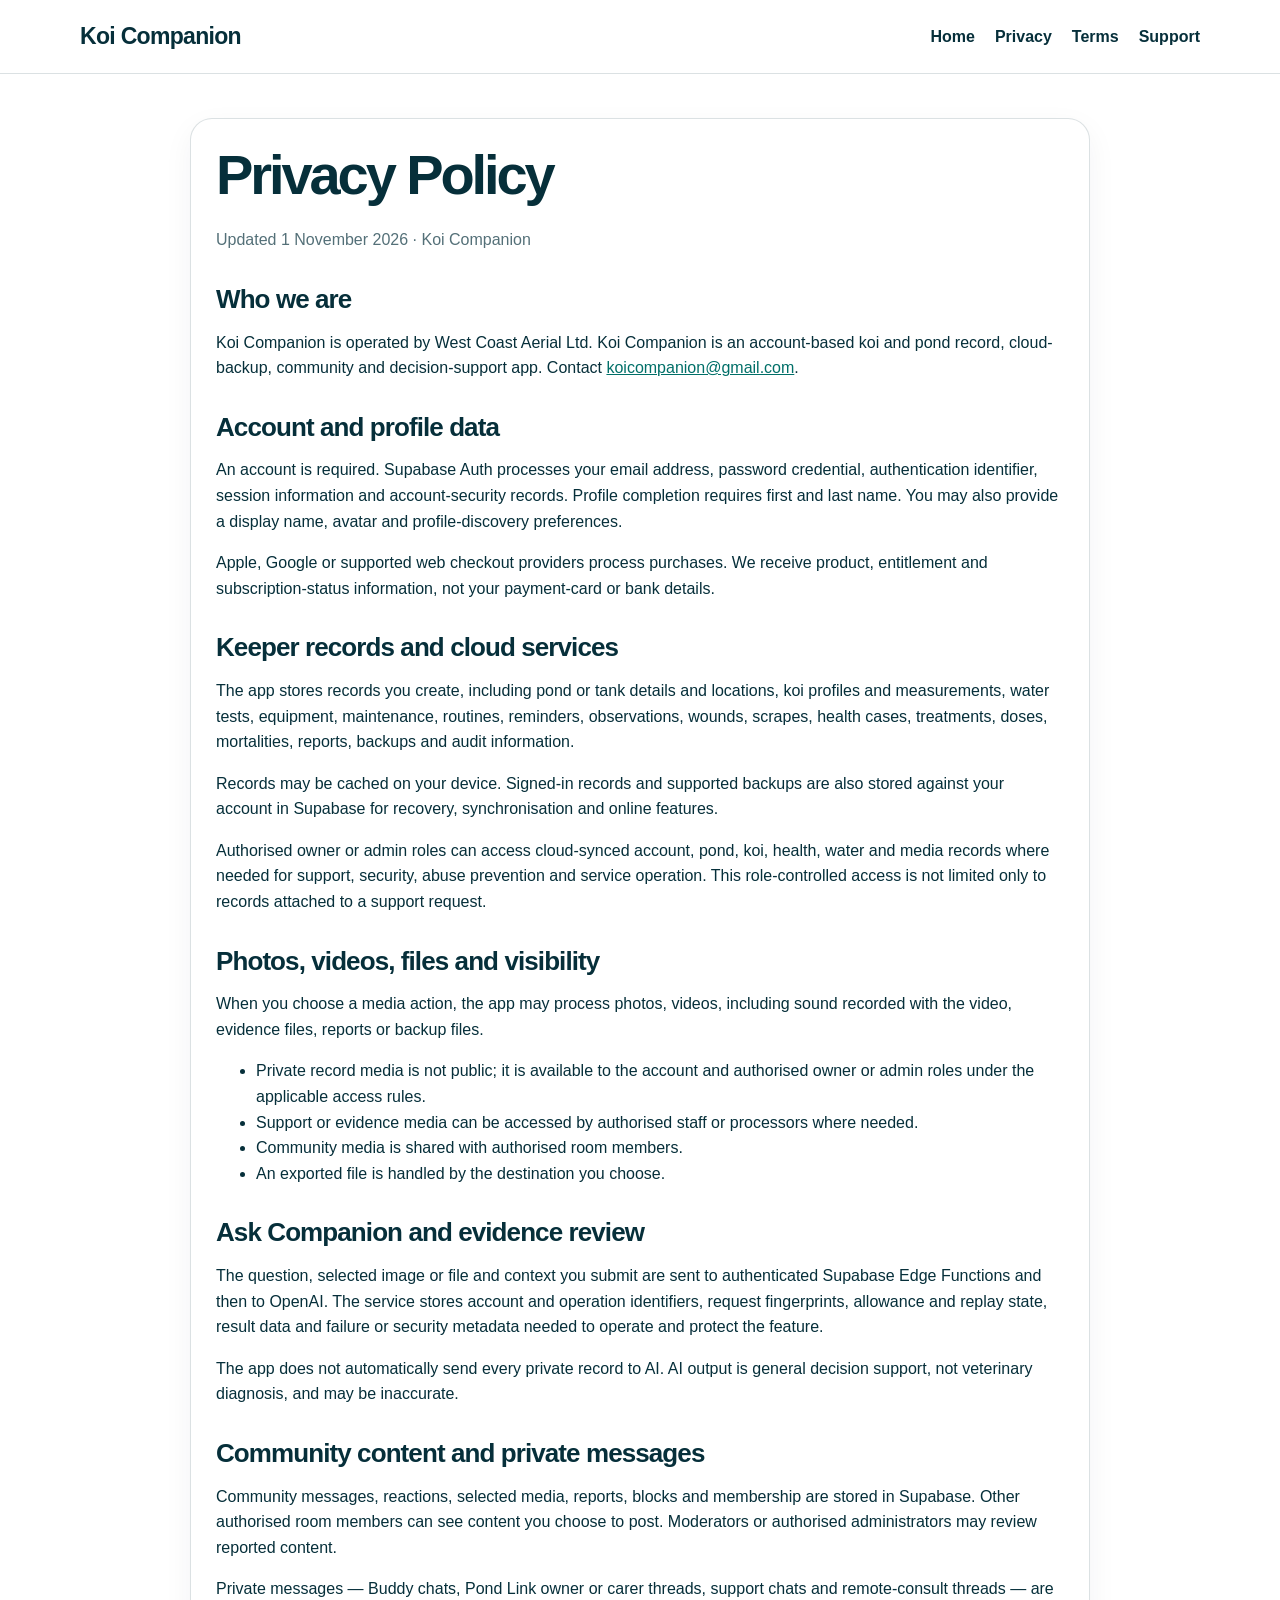
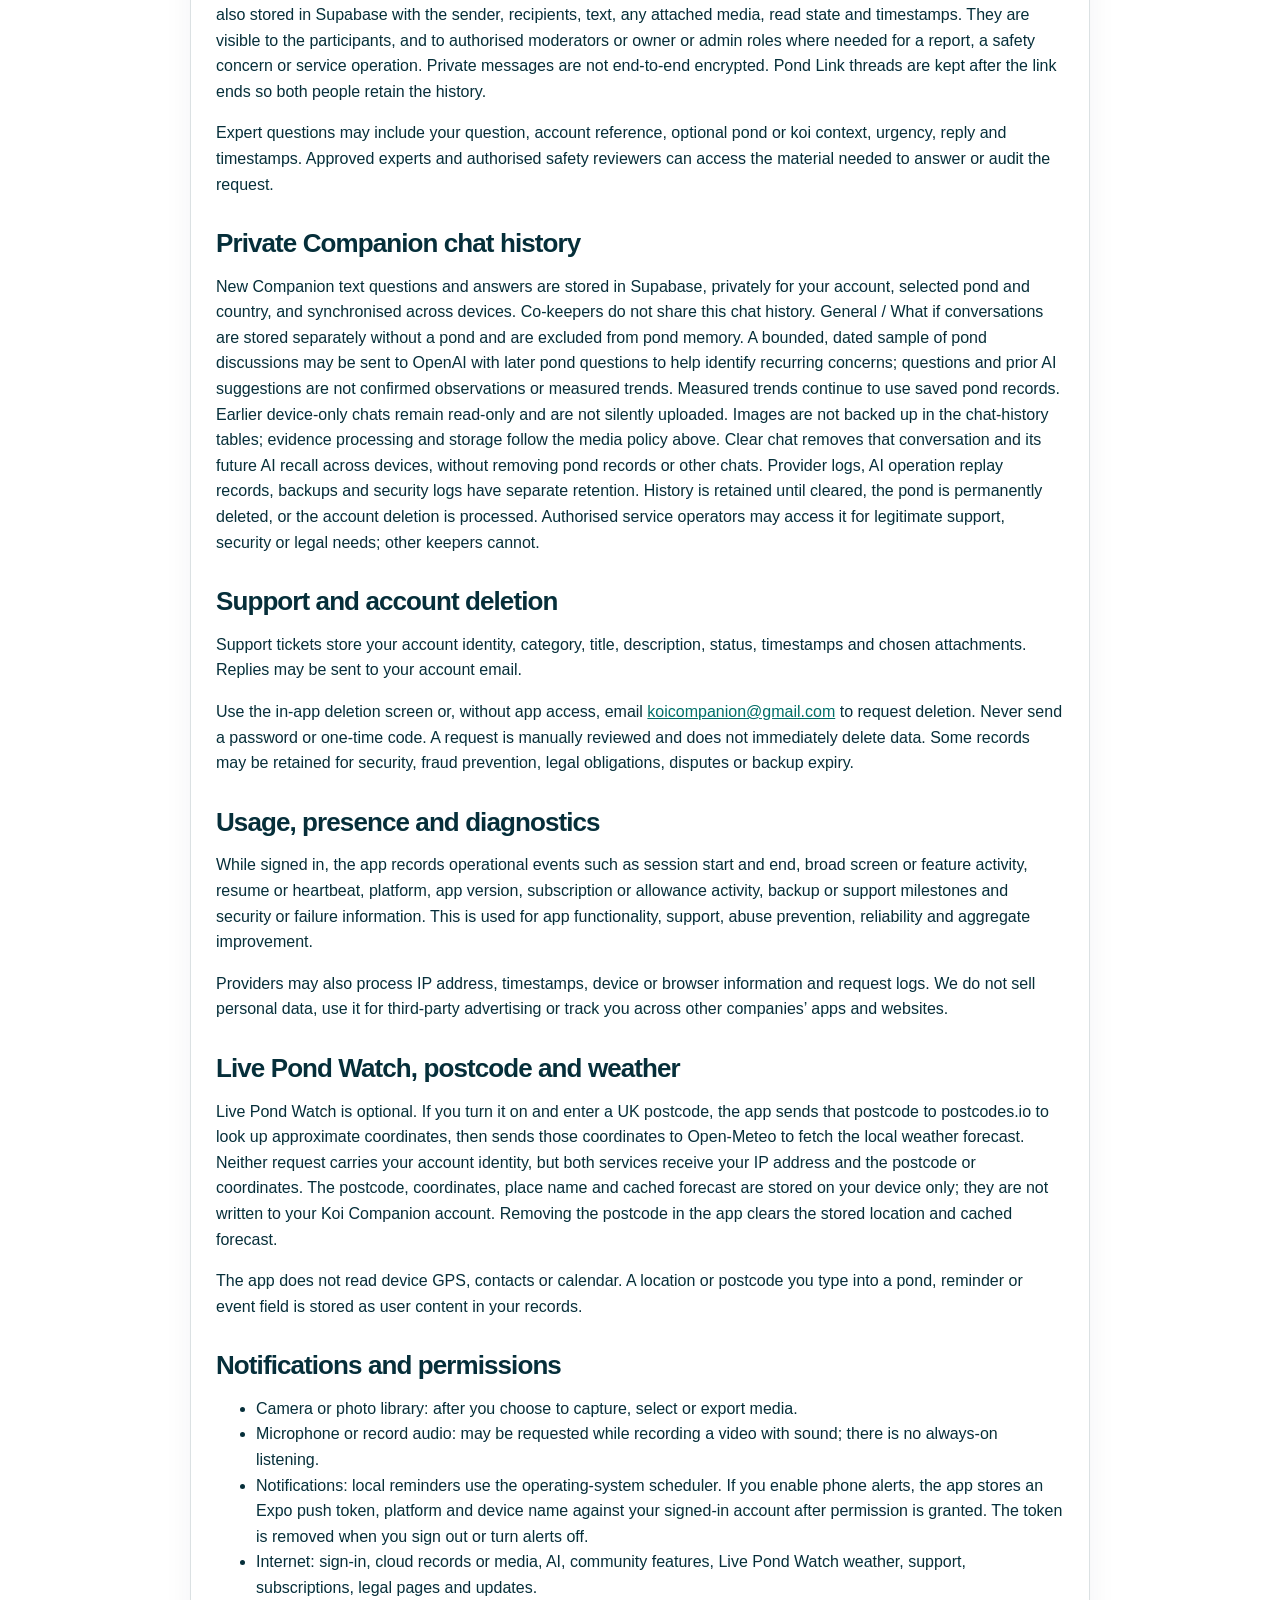
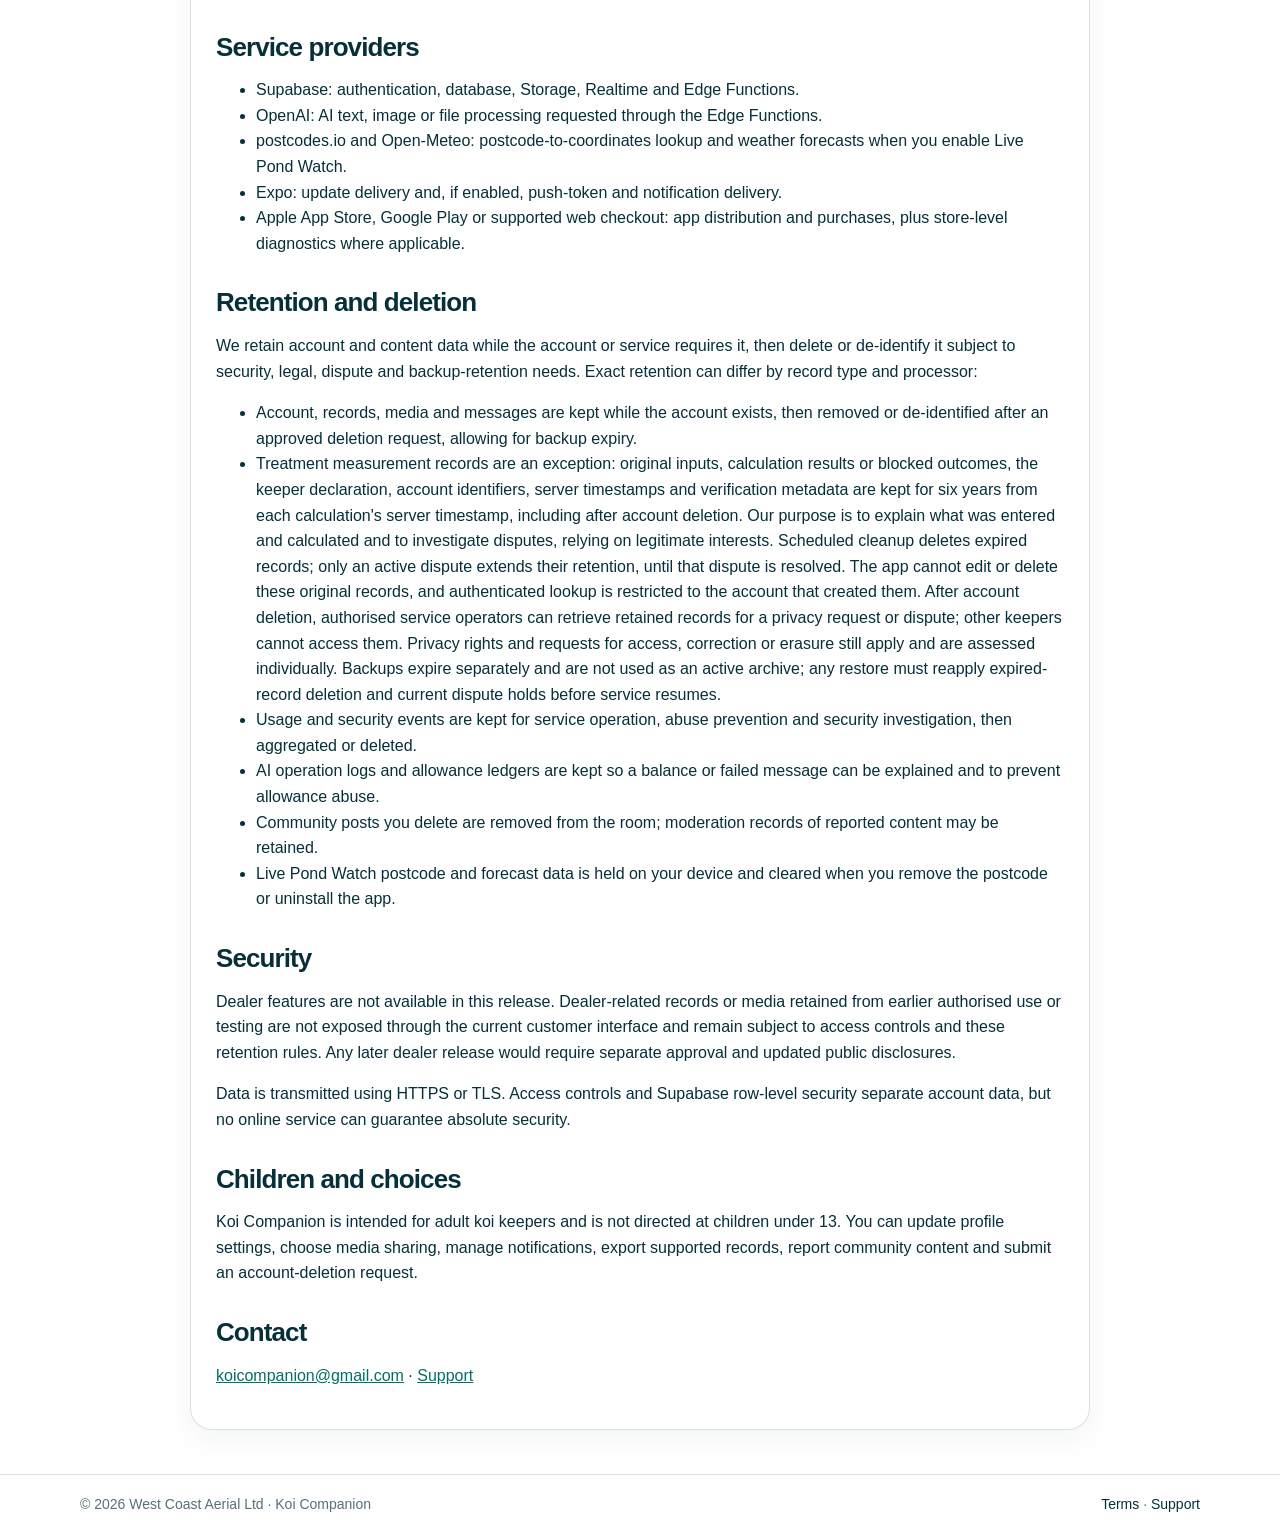
==== commit 275fcc01: "Disclose six-year treatment measurement retention Co-Authored-By: Devin AI <158243242+devin-ai-integ" ====
--- a/privacy-policy/index.html
+++ b/privacy-policy/index.html
@@ -18,7 +18,7 @@
     <div class="wrap">
       <article class="card">
         <h1>Privacy Policy</h1>
-        <p class="meta">Updated 12 October 2026 · Koi Companion</p>
+        <p class="meta">Updated 1 November 2026 · Koi Companion</p>
 
         <h2>Who we are</h2>
         <p>Koi Companion is operated by West Coast Aerial Ltd. Koi Companion is an account-based koi and pond record, cloud-backup, community and decision-support app. Contact <a href="mailto:koicompanion@gmail.com">koicompanion@gmail.com</a>.</p>
@@ -86,6 +86,7 @@
         <p>We retain account and content data while the account or service requires it, then delete or de-identify it subject to security, legal, dispute and backup-retention needs. Exact retention can differ by record type and processor:</p>
         <ul>
           <li>Account, records, media and messages are kept while the account exists, then removed or de-identified after an approved deletion request, allowing for backup expiry.</li>
+          <li>Treatment measurement records are an exception: original inputs, calculation results or blocked outcomes, the keeper declaration, account identifiers, server timestamps and verification metadata are kept for six years from each calculation's server timestamp, including after account deletion. Our purpose is to explain what was entered and calculated and to investigate disputes, relying on legitimate interests. Scheduled cleanup deletes expired records; only an active dispute extends their retention, until that dispute is resolved. The app cannot edit or delete these original records, and authenticated lookup is restricted to the account that created them. After account deletion, authorised service operators can retrieve retained records for a privacy request or dispute; other keepers cannot access them. Privacy rights and requests for access, correction or erasure still apply and are assessed individually. Backups expire separately and are not used as an active archive; any restore must reapply expired-record deletion and current dispute holds before service resumes.</li>
           <li>Usage and security events are kept for service operation, abuse prevention and security investigation, then aggregated or deleted.</li>
           <li>AI operation logs and allowance ledgers are kept so a balance or failed message can be explained and to prevent allowance abuse.</li>
           <li>Community posts you delete are removed from the room; moderation records of reported content may be retained.</li>
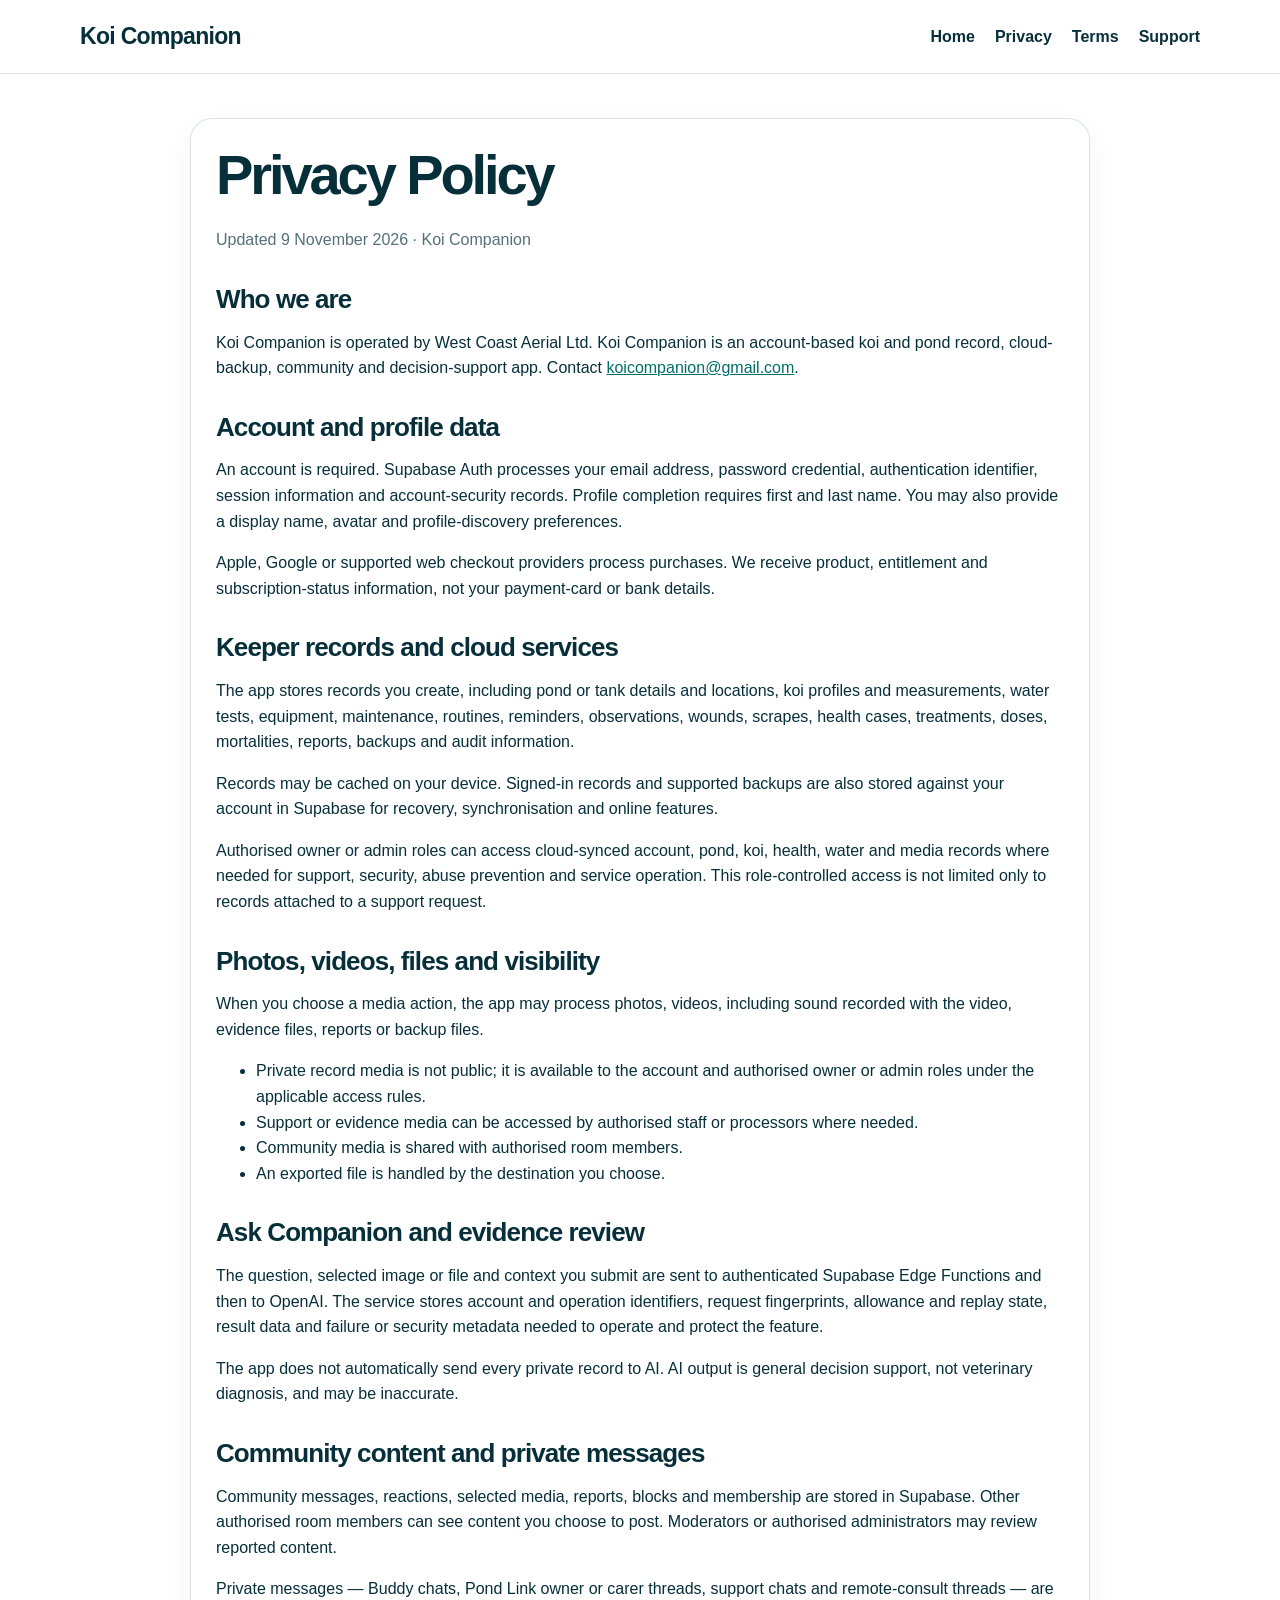
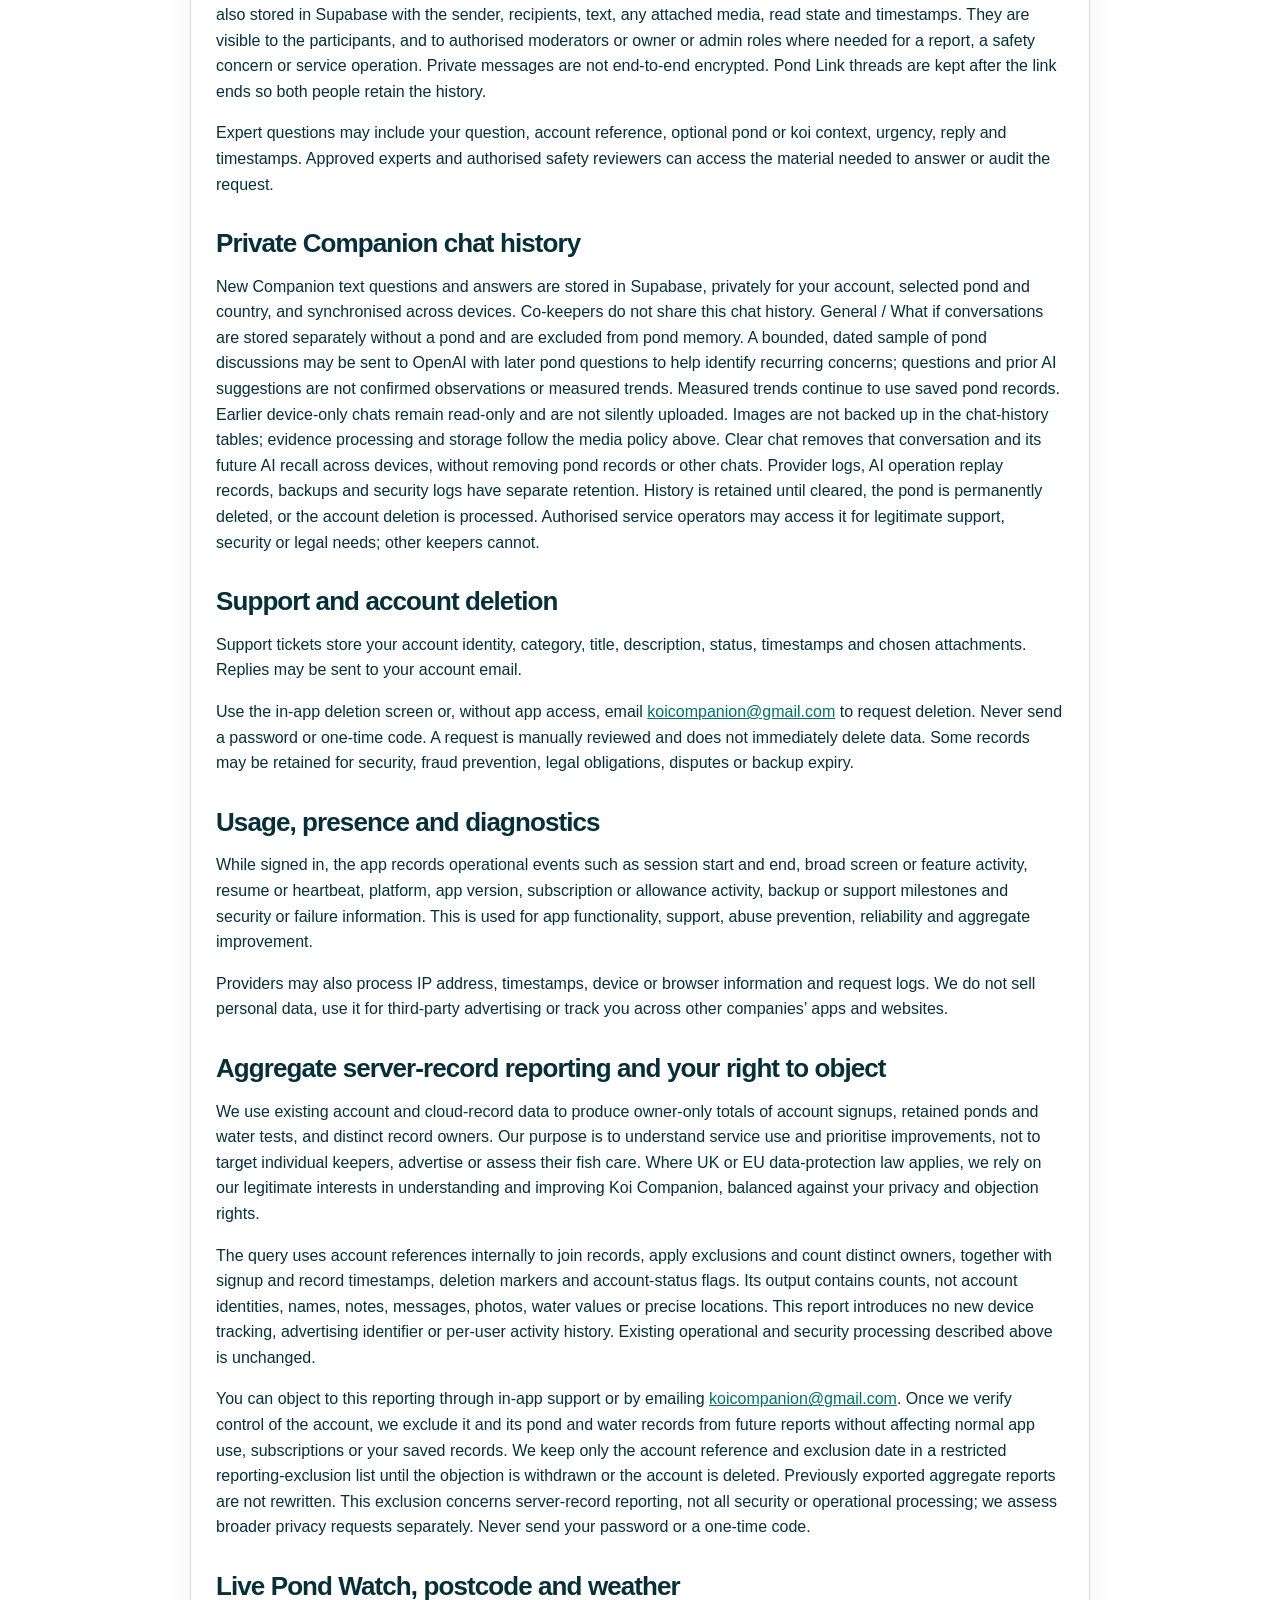
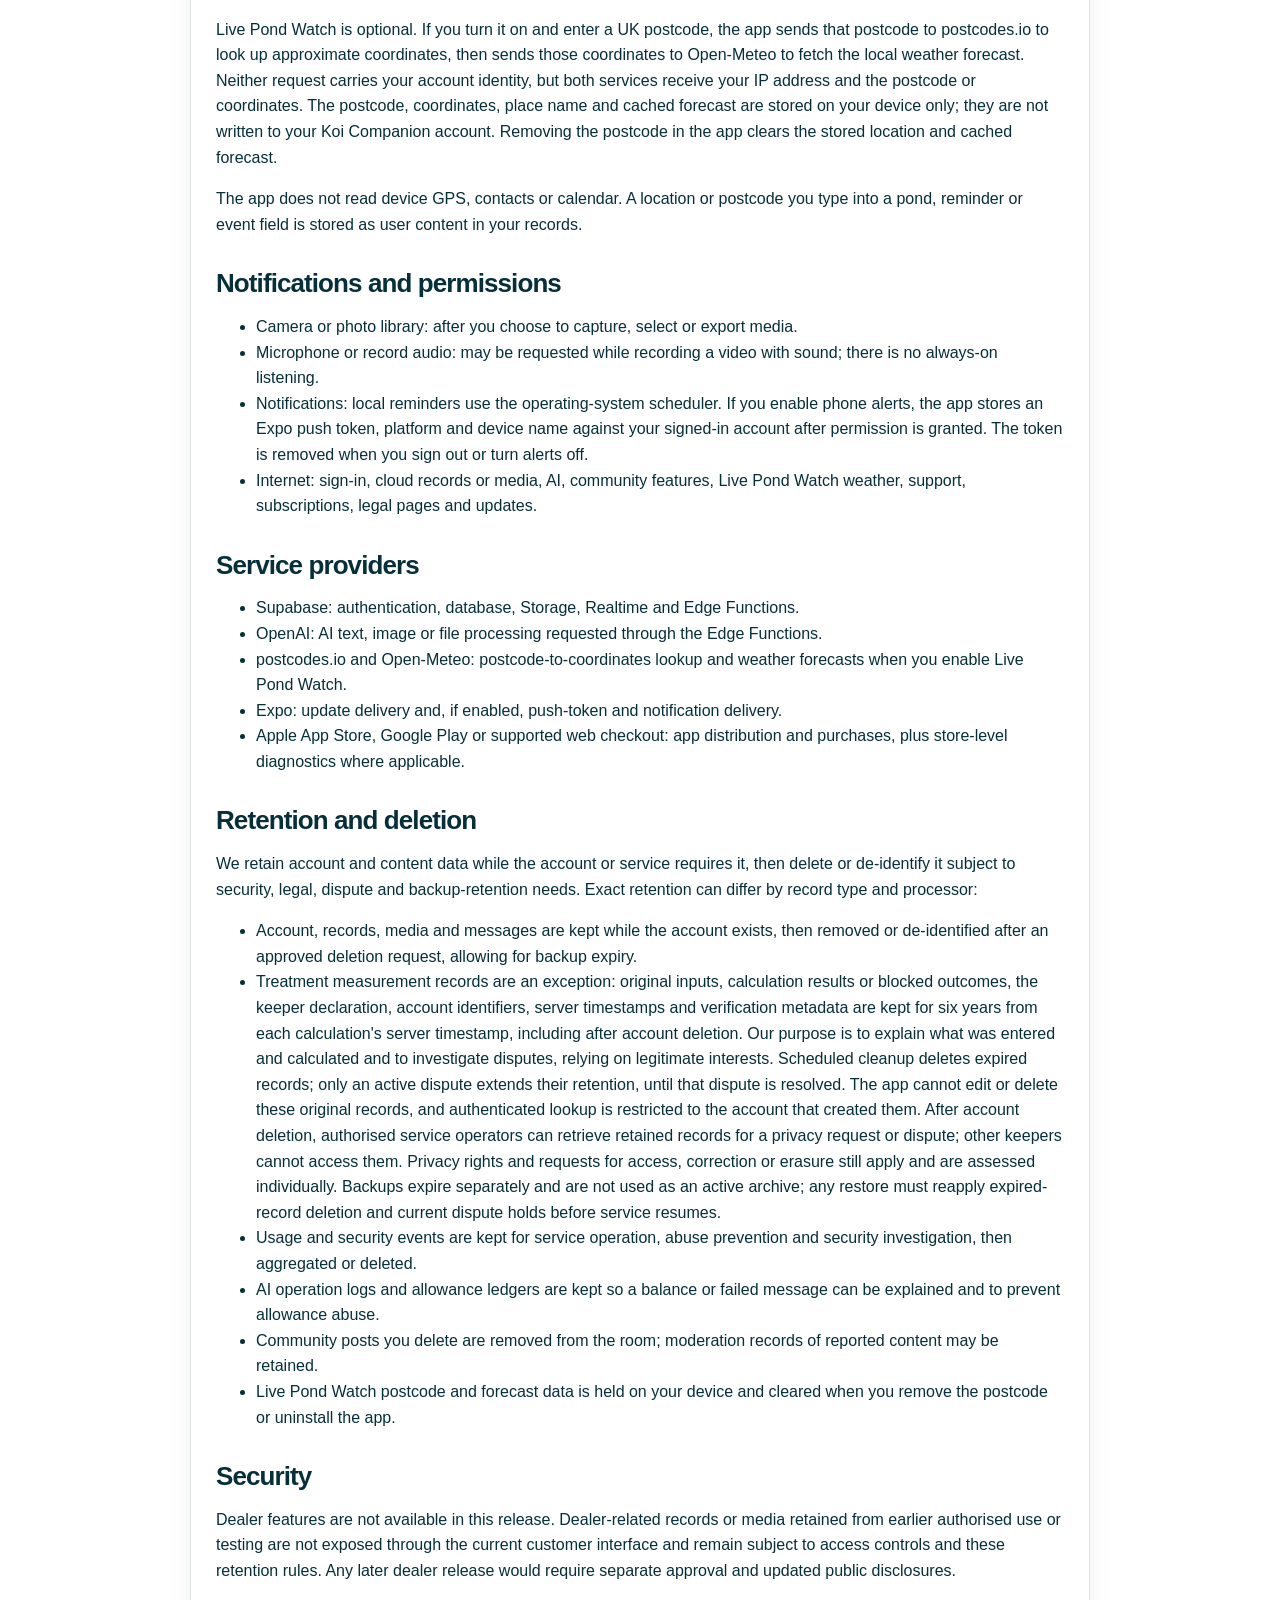
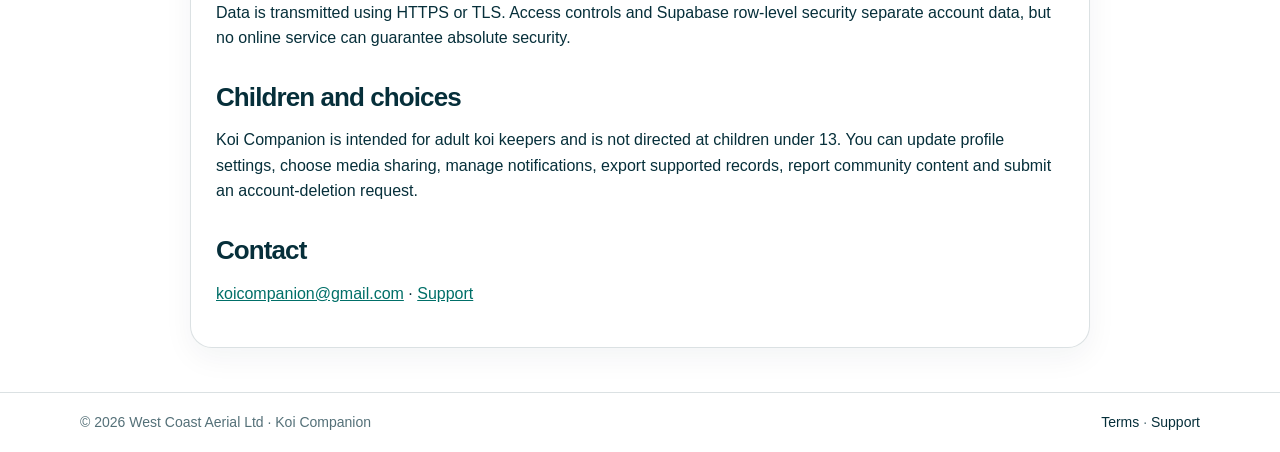
==== commit 12f87958: "Disclose server-record reporting privacy terms Co-Authored-By: Devin AI <158243242+devin-ai-integrat" ====
--- a/privacy-policy/index.html
+++ b/privacy-policy/index.html
@@ -18,7 +18,7 @@
     <div class="wrap">
       <article class="card">
         <h1>Privacy Policy</h1>
-        <p class="meta">Updated 1 November 2026 · Koi Companion</p>
+        <p class="meta">Updated 9 November 2026 · Koi Companion</p>
 
         <h2>Who we are</h2>
         <p>Koi Companion is operated by West Coast Aerial Ltd. Koi Companion is an account-based koi and pond record, cloud-backup, community and decision-support app. Contact <a href="mailto:koicompanion@gmail.com">koicompanion@gmail.com</a>.</p>
@@ -60,6 +60,11 @@
         <h2>Usage, presence and diagnostics</h2>
         <p>While signed in, the app records operational events such as session start and end, broad screen or feature activity, resume or heartbeat, platform, app version, subscription or allowance activity, backup or support milestones and security or failure information. This is used for app functionality, support, abuse prevention, reliability and aggregate improvement.</p>
         <p>Providers may also process IP address, timestamps, device or browser information and request logs. We do not sell personal data, use it for third-party advertising or track you across other companies’ apps and websites.</p>
+
+        <h2>Aggregate server-record reporting and your right to object</h2>
+        <p>We use existing account and cloud-record data to produce owner-only totals of account signups, retained ponds and water tests, and distinct record owners. Our purpose is to understand service use and prioritise improvements, not to target individual keepers, advertise or assess their fish care. Where UK or EU data-protection law applies, we rely on our legitimate interests in understanding and improving Koi Companion, balanced against your privacy and objection rights.</p>
+        <p>The query uses account references internally to join records, apply exclusions and count distinct owners, together with signup and record timestamps, deletion markers and account-status flags. Its output contains counts, not account identities, names, notes, messages, photos, water values or precise locations. This report introduces no new device tracking, advertising identifier or per-user activity history. Existing operational and security processing described above is unchanged.</p>
+        <p>You can object to this reporting through in-app support or by emailing <a href="mailto:koicompanion@gmail.com?subject=Objection%20to%20server-record%20reporting">koicompanion@gmail.com</a>. Once we verify control of the account, we exclude it and its pond and water records from future reports without affecting normal app use, subscriptions or your saved records. We keep only the account reference and exclusion date in a restricted reporting-exclusion list until the objection is withdrawn or the account is deleted. Previously exported aggregate reports are not rewritten. This exclusion concerns server-record reporting, not all security or operational processing; we assess broader privacy requests separately. Never send your password or a one-time code.</p>
 
         <h2>Live Pond Watch, postcode and weather</h2>
         <p>Live Pond Watch is optional. If you turn it on and enter a UK postcode, the app sends that postcode to postcodes.io to look up approximate coordinates, then sends those coordinates to Open-Meteo to fetch the local weather forecast. Neither request carries your account identity, but both services receive your IP address and the postcode or coordinates. The postcode, coordinates, place name and cached forecast are stored on your device only; they are not written to your Koi Companion account. Removing the postcode in the app clears the stored location and cached forecast.</p>
